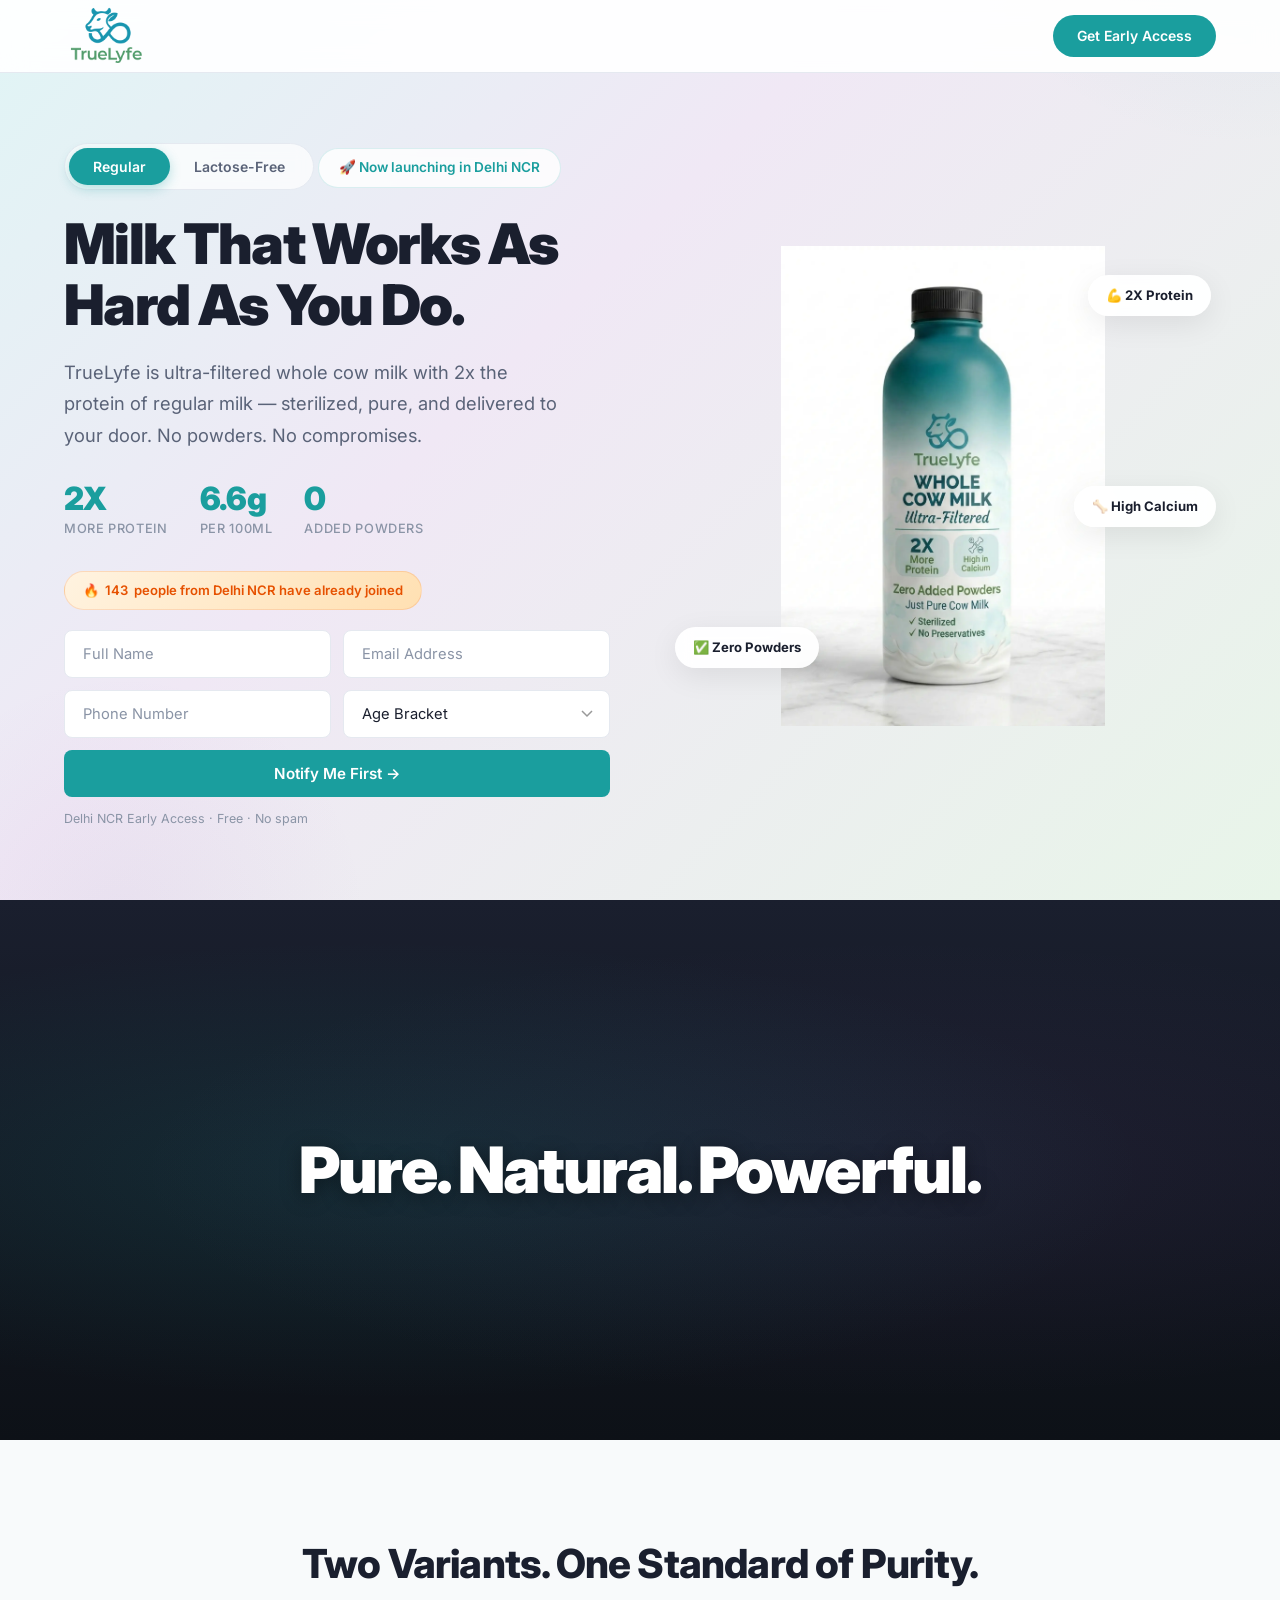
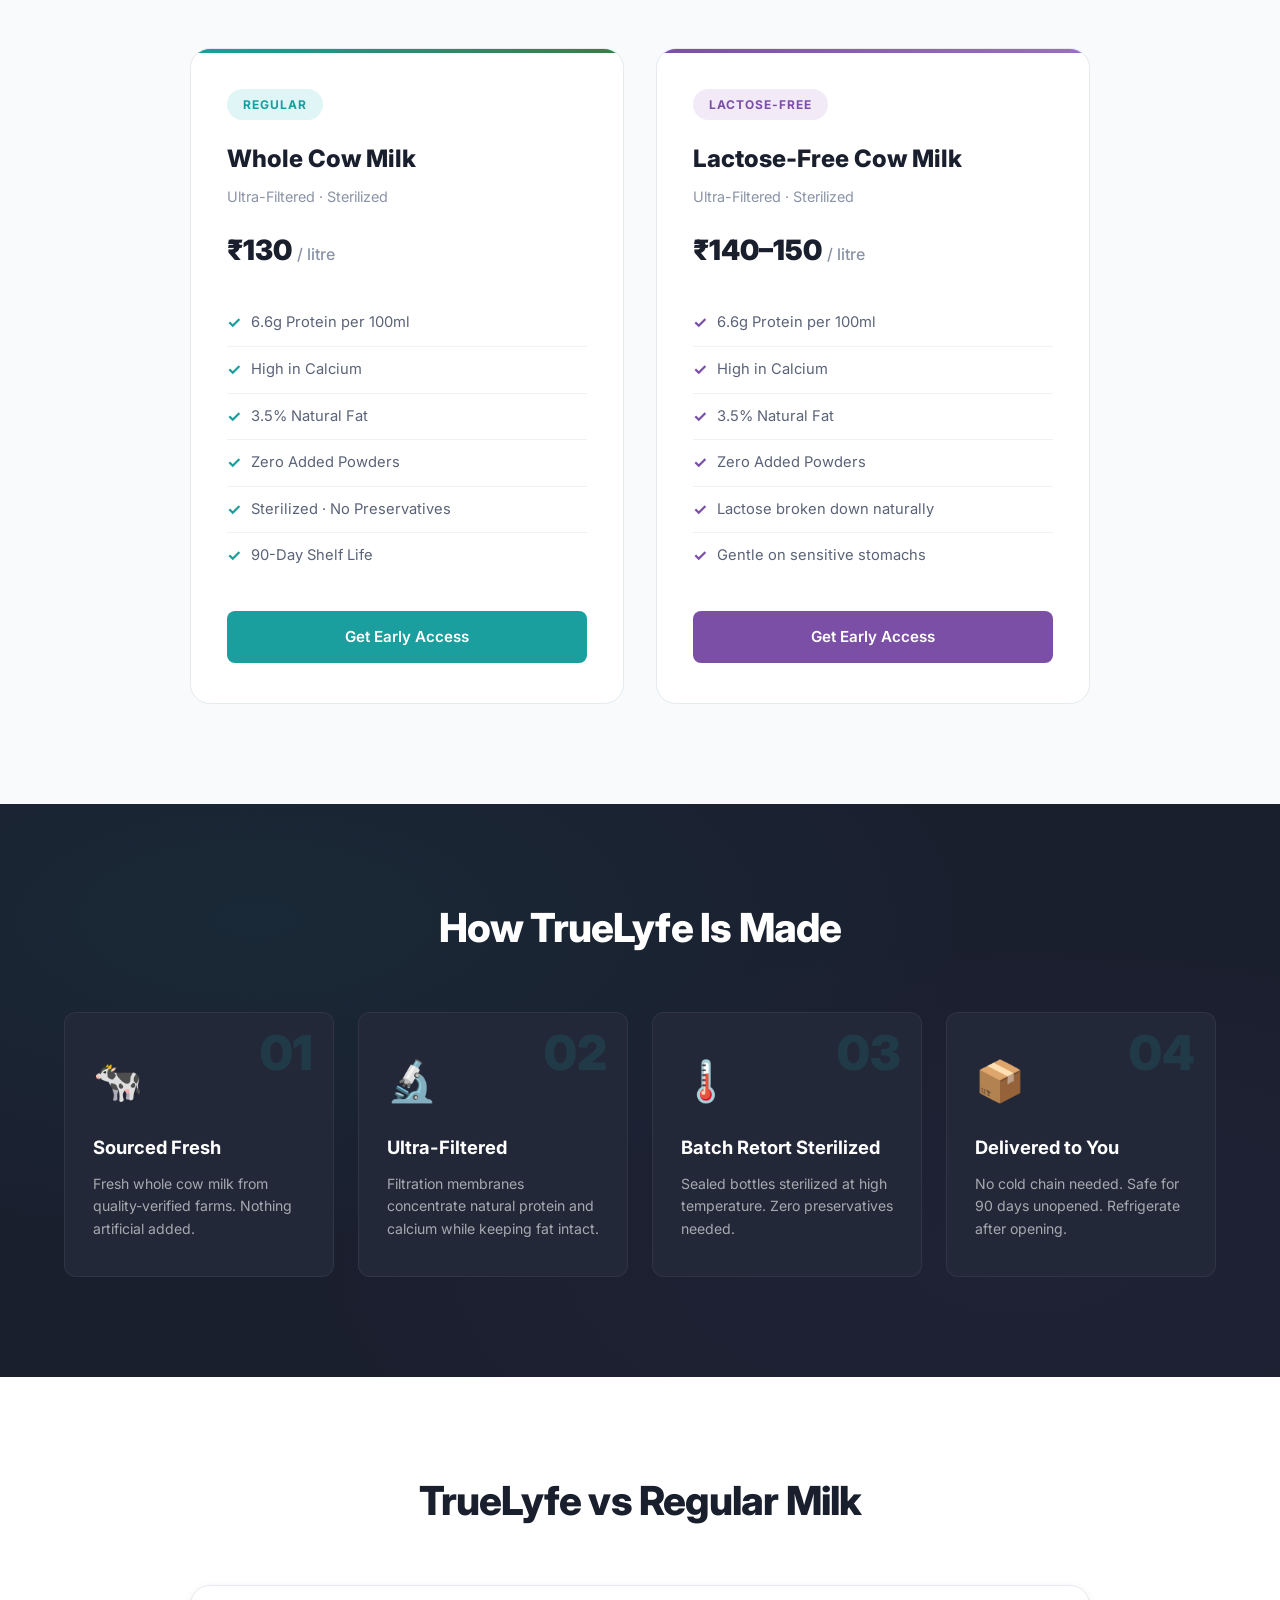
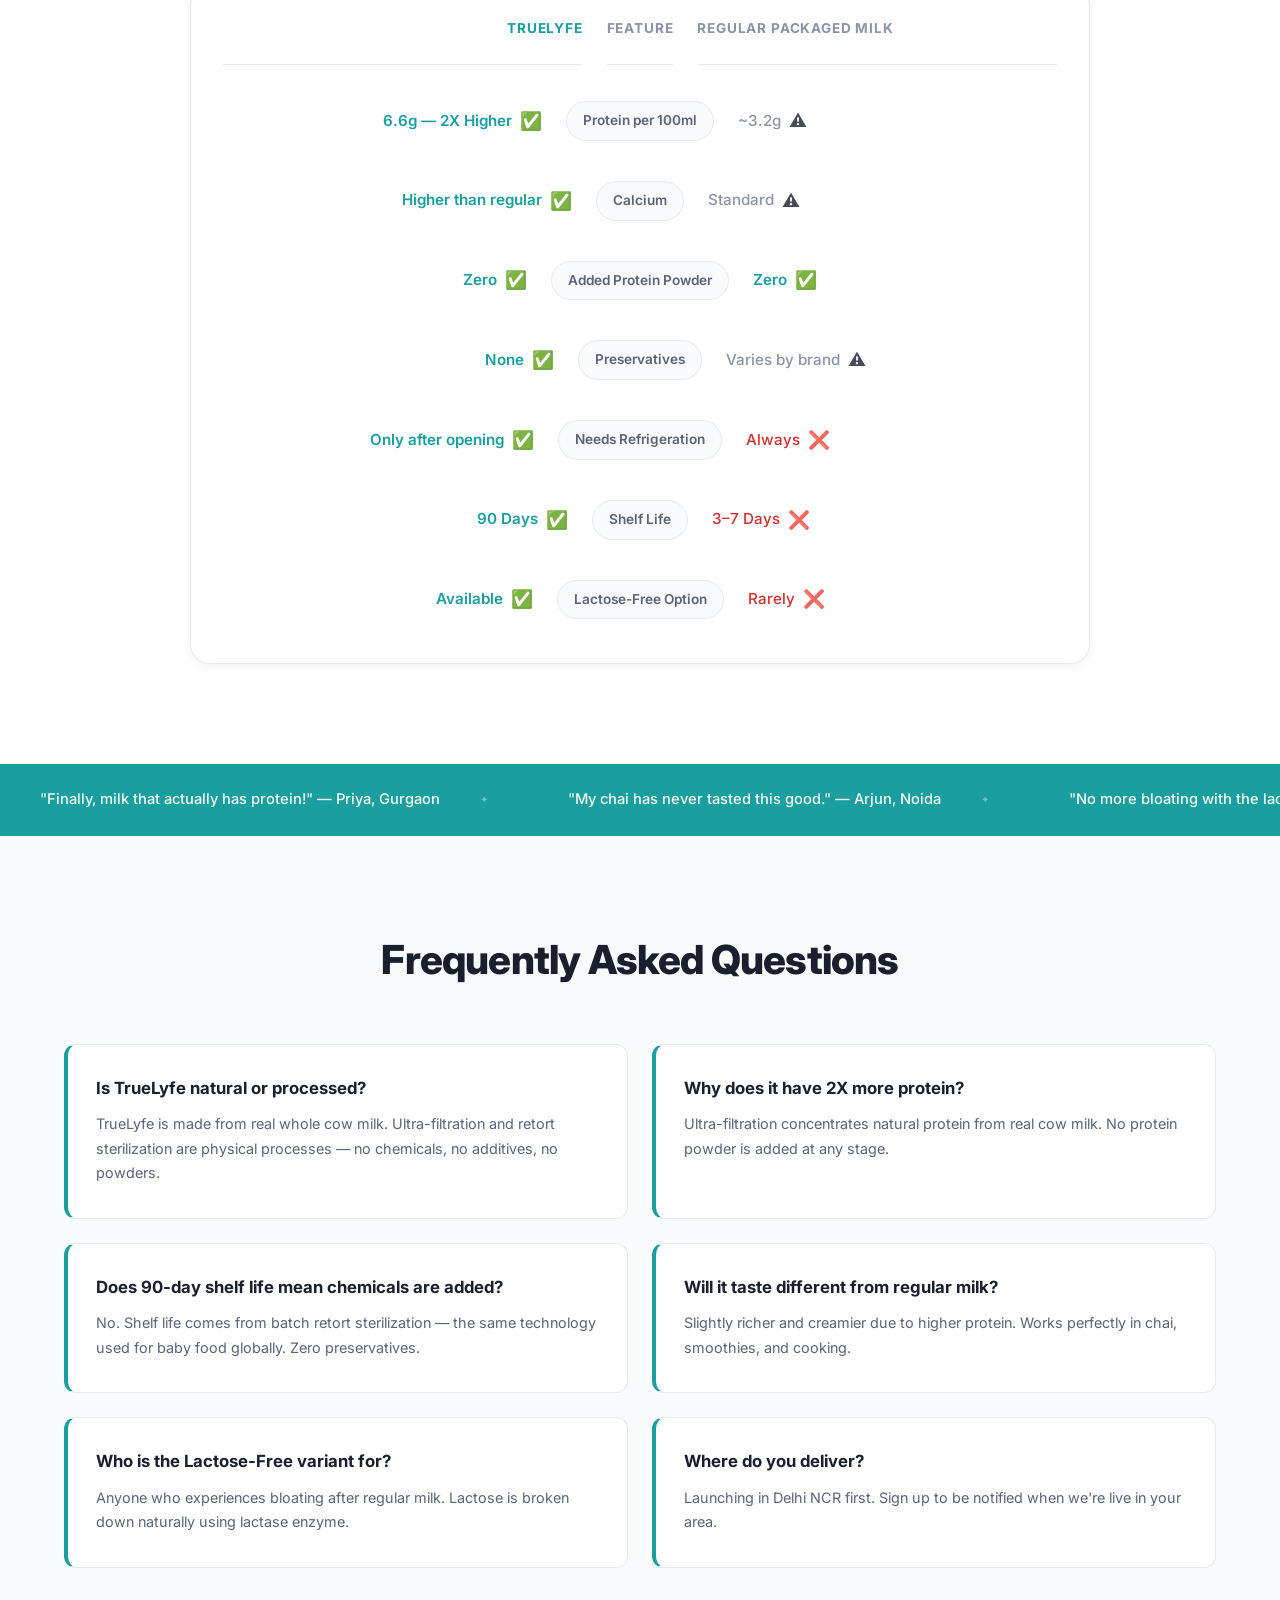
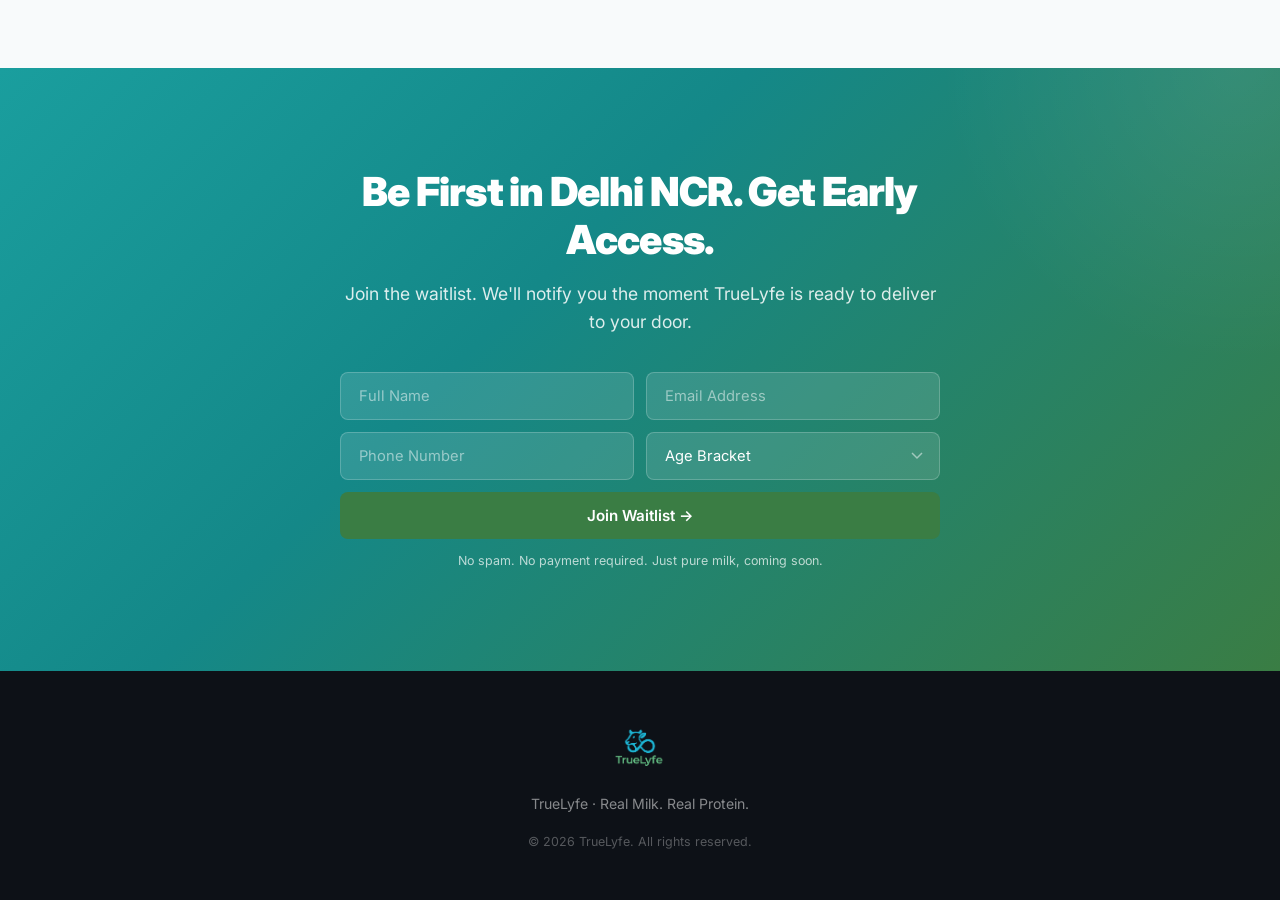
==== index.html @ 40986012 "Optimize comparison section for mobile with stacked feature cards" ====
<!DOCTYPE html>
<html lang="en">

<head>
    <meta charset="UTF-8">
    <meta name="viewport" content="width=device-width, initial-scale=1.0">
    <title>TrueLyfe — Ultra-Filtered Whole Cow Milk | 2X Protein | Delhi NCR</title>
    <meta name="description"
        content="TrueLyfe is ultra-filtered whole cow milk with 2X the protein of regular milk. Sterilized, pure, and delivered to your door in Delhi NCR. No powders. No compromises.">
    <link rel="preconnect" href="https://fonts.googleapis.com">
    <link rel="preconnect" href="https://fonts.gstatic.com" crossorigin>
    <link href="https://fonts.googleapis.com/css2?family=Inter:wght@400;500;600;700;800;900&display=swap"
        rel="stylesheet">
    <link rel="stylesheet" href="index.css?v=7">
    <link rel="icon" href="assets/TrueLyfe Logo without BG.png" type="image/png">
</head>

<body>

    <!-- ═══════════════════════════════════════════ -->
    <!-- 1. FIXED NAVIGATION BAR                     -->
    <!-- ═══════════════════════════════════════════ -->
    <nav class="navbar" id="navbar">
        <div class="nav-container">
            <a href="#" class="nav-logo">
                <img src="assets/TrueLyfe Logo without BG.png" alt="TrueLyfe Logo" class="nav-logo-img">
            </a>
            <a href="#hero" class="nav-cta btn btn-teal btn-pill" id="nav-cta-btn">Get Early Access</a>
        </div>
    </nav>

    <!-- ═══════════════════════════════════════════ -->
    <!-- 2. HERO SECTION                             -->
    <!-- ═══════════════════════════════════════════ -->
    <section class="hero" id="hero">
        <div class="hero-container">
            <div class="hero-content animate-on-scroll">
                <!-- SKU Toggle -->
                <div class="sku-toggle">
                    <button class="sku-btn active" data-variant="regular" id="sku-regular">Regular</button>
                    <button class="sku-btn" data-variant="lactose-free" id="sku-lactose">Lactose-Free</button>
                </div>

                <span class="hero-badge">🚀 Now launching in Delhi NCR</span>
                <h1 class="hero-headline" id="hero-headline">Milk That Works As Hard As You Do.</h1>
                <p class="hero-subheadline" id="hero-subheadline">TrueLyfe is ultra-filtered whole cow milk with 2x the
                    protein of regular milk — sterilized, pure, and delivered to your door. No powders. No compromises.
                </p>

                <div class="hero-stats">
                    <div class="stat-block">
                        <span class="stat-value">2X</span>
                        <span class="stat-label">More Protein</span>
                    </div>
                    <div class="stat-block">
                        <span class="stat-value">6.6g</span>
                        <span class="stat-label">Per 100ml</span>
                    </div>
                    <div class="stat-block">
                        <span class="stat-value">0</span>
                        <span class="stat-label">Added Powders</span>
                    </div>
                </div>

                <!-- Waitlist Counter -->
                <div class="waitlist-counter" id="waitlist-counter">
                    🔥 <span id="counter-number">0</span> people from Delhi NCR have already joined
                </div>

                <form class="waitlist-form hero-form" id="hero-email-form">
                    <div class="form-fields">
                        <div class="form-row">
                            <input type="text" name="name" placeholder="Full Name" required class="form-input"
                                id="hero-name-input">
                            <input type="email" name="email" placeholder="Email Address" required class="form-input"
                                id="hero-email-input">
                        </div>
                        <div class="form-row">
                            <input type="tel" name="phone" placeholder="Phone Number" required class="form-input"
                                id="hero-phone-input">
                            <select name="age" required class="form-input form-select" id="hero-age-input">
                                <option value="" disabled selected>Age Bracket</option>
                                <option value="18-24">18–24</option>
                                <option value="25-34">25–34</option>
                                <option value="35-44">35–44</option>
                                <option value="45-54">45–54</option>
                                <option value="55+">55+</option>
                            </select>
                        </div>
                        <button type="submit" class="btn btn-teal btn-full" id="hero-submit-btn">Notify Me First
                            →</button>
                    </div>
                    <p class="email-note">Delhi NCR Early Access · Free · No spam</p>
                    <div class="form-success" id="hero-success">
                        <span class="success-icon">✅</span> You're on the list! We'll notify you when TrueLyfe launches.
                    </div>
                </form>
            </div>

            <div class="hero-visual animate-on-scroll">
                <div class="bottle-wrapper" id="bottle-wrapper">
                    <img src="assets/Normal Milk Variant 1.webp" alt="TrueLyfe Regular Whole Cow Milk Bottle"
                        class="bottle-img active" id="bottle-teal">
                    <img src="assets/Lactose Free Milk Variant 2.webp" alt="TrueLyfe Lactose-Free Whole Cow Milk Bottle"
                        class="bottle-img" id="bottle-purple">
                </div>
                <div class="floating-badges" id="floating-badges">
                    <span class="floating-badge badge-1" id="float-badge-1">💪 2X Protein</span>
                    <span class="floating-badge badge-2" id="float-badge-2">🦴 High Calcium</span>
                    <span class="floating-badge badge-3" id="float-badge-3">✅ Zero Powders</span>
                </div>
            </div>
        </div>
    </section>

    <!-- ═══════════════════════════════════════════ -->
    <!-- 3. MILK POUR VIDEO SECTION                  -->
    <!-- ═══════════════════════════════════════════ -->
    <section class="milk-pour" id="milk-pour">
        <div class="milk-pour-overlay">
            <video class="milk-pour-video" autoplay muted loop playsinline id="milk-pour-video">
                <source src="assets/milk-pour.mp4" type="video/mp4">
            </video>
            <div class="milk-pour-fallback"></div>
        </div>
        <div class="milk-pour-text animate-on-scroll">
            <h2>Pure. Natural. Powerful.</h2>
        </div>
    </section>

    <!-- ═══════════════════════════════════════════ -->
    <!-- 4. TWO PRODUCT VARIANT CARDS                -->
    <!-- ═══════════════════════════════════════════ -->
    <section class="products" id="products">
        <div class="section-container">
            <h2 class="section-heading animate-on-scroll">Two Variants. One Standard of Purity.</h2>
            <div class="product-cards">
                <!-- Regular Card -->
                <div class="product-card card-teal animate-on-scroll" id="card-regular">
                    <span class="product-badge badge-teal">Regular</span>
                    <h3 class="product-name">Whole Cow Milk</h3>
                    <p class="product-subtitle">Ultra-Filtered · Sterilized</p>
                    <p class="product-price">₹130 <span class="price-unit">/ litre</span></p>
                    <ul class="product-features">
                        <li><span class="check check-teal">✓</span> 6.6g Protein per 100ml</li>
                        <li><span class="check check-teal">✓</span> High in Calcium</li>
                        <li><span class="check check-teal">✓</span> 3.5% Natural Fat</li>
                        <li><span class="check check-teal">✓</span> Zero Added Powders</li>
                        <li><span class="check check-teal">✓</span> Sterilized · No Preservatives</li>
                        <li><span class="check check-teal">✓</span> 90-Day Shelf Life</li>
                    </ul>
                    <a href="#hero" class="btn btn-teal btn-full scroll-to-form">Get Early Access</a>
                </div>

                <!-- Lactose-Free Card -->
                <div class="product-card card-purple animate-on-scroll" id="card-lactose">
                    <span class="product-badge badge-purple">Lactose-Free</span>
                    <h3 class="product-name">Lactose-Free Cow Milk</h3>
                    <p class="product-subtitle">Ultra-Filtered · Sterilized</p>
                    <p class="product-price">₹140–150 <span class="price-unit">/ litre</span></p>
                    <ul class="product-features">
                        <li><span class="check check-purple">✓</span> 6.6g Protein per 100ml</li>
                        <li><span class="check check-purple">✓</span> High in Calcium</li>
                        <li><span class="check check-purple">✓</span> 3.5% Natural Fat</li>
                        <li><span class="check check-purple">✓</span> Zero Added Powders</li>
                        <li><span class="check check-purple">✓</span> Lactose broken down naturally</li>
                        <li><span class="check check-purple">✓</span> Gentle on sensitive stomachs</li>
                    </ul>
                    <a href="#hero" class="btn btn-purple btn-full scroll-to-form">Get Early Access</a>
                </div>
            </div>
        </div>
    </section>

    <!-- ═══════════════════════════════════════════ -->
    <!-- 5. HOW IT'S MADE                            -->
    <!-- ═══════════════════════════════════════════ -->
    <section class="how-made" id="how-made">
        <div class="section-container">
            <h2 class="section-heading light animate-on-scroll">How TrueLyfe Is Made</h2>
            <div class="process-cards">
                <div class="process-card animate-on-scroll" style="--delay: 0">
                    <span class="process-number">01</span>
                    <span class="process-icon">🐄</span>
                    <h3 class="process-title">Sourced Fresh</h3>
                    <p class="process-desc">Fresh whole cow milk from quality-verified farms. Nothing artificial added.
                    </p>
                </div>
                <div class="process-card animate-on-scroll" style="--delay: 1">
                    <span class="process-number">01</span>
                    <span class="process-icon">🔬</span>
                    <h3 class="process-title">Ultra-Filtered</h3>
                    <p class="process-desc">Filtration membranes concentrate natural protein and calcium while keeping
                        fat intact.</p>
                </div>
                <div class="process-card animate-on-scroll" style="--delay: 2">
                    <span class="process-number">03</span>
                    <span class="process-icon">🌡️</span>
                    <h3 class="process-title">Batch Retort Sterilized</h3>
                    <p class="process-desc">Sealed bottles sterilized at high temperature. Zero preservatives needed.
                    </p>
                </div>
                <div class="process-card animate-on-scroll" style="--delay: 3">
                    <span class="process-number">04</span>
                    <span class="process-icon">📦</span>
                    <h3 class="process-title">Delivered to You</h3>
                    <p class="process-desc">No cold chain needed. Safe for 90 days unopened. Refrigerate after opening.
                    </p>
                </div>
            </div>
        </div>
    </section>

    <!-- ═══════════════════════════════════════════ -->
    <!-- 6. COMPARISON TABLE                         -->
    <!-- ═══════════════════════════════════════════ -->
    <section class="comparison" id="comparison">
        <div class="section-container">
            <h2 class="section-heading animate-on-scroll">TrueLyfe vs Regular Milk</h2>
            <div class="visual-comparison-wrapper animate-on-scroll">
                <div class="visual-comparison">
                    <!-- Header -->
                    <div class="vc-row vc-header-row">
                        <div class="vc-header vc-left">TrueLyfe</div>
                        <div class="vc-header vc-center">Feature</div>
                        <div class="vc-header vc-right">Regular Packaged Milk</div>
                    </div>

                    <!-- Row 1 -->
                    <div class="vc-row">
                        <div class="vc-cell vc-left">
                            <span class="vc-value highlight-text">6.6g — 2X Higher</span>
                            <span class="vc-icon success">✅</span>
                        </div>
                        <div class="vc-cell vc-center">
                            <span class="vc-feature-badge">Protein per 100ml</span>
                        </div>
                        <div class="vc-cell vc-right">
                            <span class="vc-value dim-text">~3.2g</span>
                            <span class="vc-icon warn">⚠️</span>
                        </div>
                    </div>

                    <!-- Row 2 -->
                    <div class="vc-row">
                        <div class="vc-cell vc-left">
                            <span class="vc-value highlight-text">Higher than regular</span>
                            <span class="vc-icon success">✅</span>
                        </div>
                        <div class="vc-cell vc-center">
                            <span class="vc-feature-badge">Calcium</span>
                        </div>
                        <div class="vc-cell vc-right">
                            <span class="vc-value dim-text">Standard</span>
                            <span class="vc-icon warn">⚠️</span>
                        </div>
                    </div>

                    <!-- Row 3 -->
                    <div class="vc-row">
                        <div class="vc-cell vc-left">
                            <span class="vc-value highlight-text">Zero</span>
                            <span class="vc-icon success">✅</span>
                        </div>
                        <div class="vc-cell vc-center">
                            <span class="vc-feature-badge">Added Protein Powder</span>
                        </div>
                        <div class="vc-cell vc-right">
                            <span class="vc-value highlight-text">Zero</span>
                            <span class="vc-icon success">✅</span>
                        </div>
                    </div>

                    <!-- Row 4 -->
                    <div class="vc-row">
                        <div class="vc-cell vc-left">
                            <span class="vc-value highlight-text">None</span>
                            <span class="vc-icon success">✅</span>
                        </div>
                        <div class="vc-cell vc-center">
                            <span class="vc-feature-badge">Preservatives</span>
                        </div>
                        <div class="vc-cell vc-right">
                            <span class="vc-value dim-text">Varies by brand</span>
                            <span class="vc-icon warn">⚠️</span>
                        </div>
                    </div>

                    <!-- Row 5 -->
                    <div class="vc-row">
                        <div class="vc-cell vc-left">
                            <span class="vc-value highlight-text">Only after opening</span>
                            <span class="vc-icon success">✅</span>
                        </div>
                        <div class="vc-cell vc-center">
                            <span class="vc-feature-badge">Needs Refrigeration</span>
                        </div>
                        <div class="vc-cell vc-right">
                            <span class="vc-value bad-text">Always</span>
                            <span class="vc-icon fail">❌</span>
                        </div>
                    </div>

                    <!-- Row 6 -->
                    <div class="vc-row">
                        <div class="vc-cell vc-left">
                            <span class="vc-value highlight-text">90 Days</span>
                            <span class="vc-icon success">✅</span>
                        </div>
                        <div class="vc-cell vc-center">
                            <span class="vc-feature-badge">Shelf Life</span>
                        </div>
                        <div class="vc-cell vc-right">
                            <span class="vc-value bad-text">3–7 Days</span>
                            <span class="vc-icon fail">❌</span>
                        </div>
                    </div>

                    <!-- Row 7 -->
                    <div class="vc-row">
                        <div class="vc-cell vc-left">
                            <span class="vc-value highlight-text">Available</span>
                            <span class="vc-icon success">✅</span>
                        </div>
                        <div class="vc-cell vc-center">
                            <span class="vc-feature-badge">Lactose-Free Option</span>
                        </div>
                        <div class="vc-cell vc-right">
                            <span class="vc-value bad-text">Rarely</span>
                            <span class="vc-icon fail">❌</span>
                        </div>
                    </div>
                </div>
            </div>
        </div>
    </section>

    <!-- ═══════════════════════════════════════════ -->
    <!-- 7. SCROLLING TESTIMONIAL TICKER             -->
    <!-- ═══════════════════════════════════════════ -->
    <section class="ticker-section" id="testimonials">
        <div class="ticker-track" id="ticker-track">
            <div class="ticker-content">
                <span class="ticker-item">"Finally, milk that actually has protein!" — Priya, Gurgaon</span>
                <span class="ticker-item">"My chai has never tasted this good." — Arjun, Noida</span>
                <span class="ticker-item">"No more bloating with the lactose-free version!" — Sneha, Delhi</span>
                <span class="ticker-item">"90-day shelf life is a game changer." — Rohan, Faridabad</span>
                <span class="ticker-item">"Clean label, real protein. This is what India needed." — Kavya, Dwarka</span>
                <span class="ticker-item">"Tastes richer and creamier than any packet milk." — Vikram, South
                    Delhi</span>
            </div>
            <div class="ticker-content" aria-hidden="true">
                <span class="ticker-item">"Finally, milk that actually has protein!" — Priya, Gurgaon</span>
                <span class="ticker-item">"My chai has never tasted this good." — Arjun, Noida</span>
                <span class="ticker-item">"No more bloating with the lactose-free version!" — Sneha, Delhi</span>
                <span class="ticker-item">"90-day shelf life is a game changer." — Rohan, Faridabad</span>
                <span class="ticker-item">"Clean label, real protein. This is what India needed." — Kavya, Dwarka</span>
                <span class="ticker-item">"Tastes richer and creamier than any packet milk." — Vikram, South
                    Delhi</span>
            </div>
        </div>
    </section>

    <!-- ═══════════════════════════════════════════ -->
    <!-- 8. FAQ SECTION                              -->
    <!-- ═══════════════════════════════════════════ -->
    <section class="faq" id="faq">
        <div class="section-container">
            <h2 class="section-heading animate-on-scroll">Frequently Asked Questions</h2>
            <div class="faq-grid">
                <div class="faq-card animate-on-scroll">
                    <h3 class="faq-question">Is TrueLyfe natural or processed?</h3>
                    <p class="faq-answer">TrueLyfe is made from real whole cow milk. Ultra-filtration and retort
                        sterilization are physical processes — no chemicals, no additives, no powders.</p>
                </div>
                <div class="faq-card animate-on-scroll">
                    <h3 class="faq-question">Why does it have 2X more protein?</h3>
                    <p class="faq-answer">Ultra-filtration concentrates natural protein from real cow milk. No protein
                        powder is added at any stage.</p>
                </div>
                <div class="faq-card animate-on-scroll">
                    <h3 class="faq-question">Does 90-day shelf life mean chemicals are added?</h3>
                    <p class="faq-answer">No. Shelf life comes from batch retort sterilization — the same technology
                        used for baby food globally. Zero preservatives.</p>
                </div>
                <div class="faq-card animate-on-scroll">
                    <h3 class="faq-question">Will it taste different from regular milk?</h3>
                    <p class="faq-answer">Slightly richer and creamier due to higher protein. Works perfectly in chai,
                        smoothies, and cooking.</p>
                </div>
                <div class="faq-card animate-on-scroll">
                    <h3 class="faq-question">Who is the Lactose-Free variant for?</h3>
                    <p class="faq-answer">Anyone who experiences bloating after regular milk. Lactose is broken down
                        naturally using lactase enzyme.</p>
                </div>
                <div class="faq-card animate-on-scroll">
                    <h3 class="faq-question">Where do you deliver?</h3>
                    <p class="faq-answer">Launching in Delhi NCR first. Sign up to be notified when we're live in your
                        area.</p>
                </div>
            </div>
        </div>
    </section>

    <!-- ═══════════════════════════════════════════ -->
    <!-- 9. FINAL EMAIL CAPTURE                      -->
    <!-- ═══════════════════════════════════════════ -->
    <section class="final-cta" id="final-cta">
        <div class="section-container">
            <div class="final-cta-content animate-on-scroll">
                <h2 class="final-heading">Be First in Delhi NCR. Get Early Access.</h2>
                <p class="final-subtext">Join the waitlist. We'll notify you the moment TrueLyfe is ready to deliver to
                    your door.</p>
                <form class="waitlist-form final-form" id="final-email-form">
                    <div class="form-fields">
                        <div class="form-row">
                            <input type="text" name="name" placeholder="Full Name" required class="form-input"
                                id="final-name-input">
                            <input type="email" name="email" placeholder="Email Address" required class="form-input"
                                id="final-email-input">
                        </div>
                        <div class="form-row">
                            <input type="tel" name="phone" placeholder="Phone Number" required class="form-input"
                                id="final-phone-input">
                            <select name="age" required class="form-input form-select" id="final-age-input">
                                <option value="" disabled selected>Age Bracket</option>
                                <option value="18-24">18–24</option>
                                <option value="25-34">25–34</option>
                                <option value="35-44">35–44</option>
                                <option value="45-54">45–54</option>
                                <option value="55+">55+</option>
                            </select>
                        </div>
                        <button type="submit" class="btn btn-green btn-full" id="final-submit-btn">Join Waitlist
                            →</button>
                    </div>
                    <p class="email-note light">No spam. No payment required. Just pure milk, coming soon.</p>
                    <div class="form-success" id="final-success">
                        <span class="success-icon">✅</span> You're on the list! We'll notify you when TrueLyfe launches.
                    </div>
                </form>
            </div>
        </div>
    </section>

    <!-- ═══════════════════════════════════════════ -->
    <!-- 10. FOOTER                                  -->
    <!-- ═══════════════════════════════════════════ -->
    <footer class="footer" id="footer">
        <div class="footer-container">
            <div class="footer-brand">
                <img src="assets/TrueLyfe Logo without BG.png" alt="TrueLyfe" class="footer-logo">
                <p class="footer-tagline">TrueLyfe · Real Milk. Real Protein.</p>
            </div>
            <p class="footer-copy">© 2026 TrueLyfe. All rights reserved.</p>
        </div>
    </footer>

    <!-- MOBILE STICKY CTA -->
    <div class="mobile-sticky-cta" id="mobile-sticky-cta">
        <a href="#hero" class="btn btn-teal btn-full scroll-to-form">Join Waitlist →</a>
    </div>

    <script src="index.js?v=4"></script>
</body>

</html>
---- index.css ----
/* =============================================
   TrueLyfe Landing Page — Design System & Styles
   ============================================= */

/* ─── CSS Custom Properties ─── */
:root {
  --teal: #1A9E9E;
  --teal-light: #E0F5F5;
  --teal-dark: #148888;
  --green: #3A7D44;
  --green-light: #E8F5E9;
  --purple: #7B4FA6;
  --purple-light: #F3EAF8;
  --purple-dark: #6A3F91;
  --bg-white: #FFFFFF;
  --bg-light: #F8FAFB;
  --bg-dark: #1A1F2E;
  --bg-dark-card: #232839;
  --text-primary: #1A1F2E;
  --text-secondary: #5A6378;
  --text-muted: #8A94A6;
  --text-white: #FFFFFF;
  --border: #E5E9F0;
  --shadow-sm: 0 2px 8px rgba(0, 0, 0, 0.06);
  --shadow-md: 0 8px 30px rgba(0, 0, 0, 0.08);
  --shadow-lg: 0 20px 60px rgba(0, 0, 0, 0.12);
  --shadow-hover: 0 12px 40px rgba(0, 0, 0, 0.15);
  --radius-sm: 8px;
  --radius-md: 12px;
  --radius-lg: 20px;
  --radius-pill: 50px;
  --font: 'Inter', -apple-system, BlinkMacSystemFont, 'Segoe UI', Roboto, sans-serif;
  --transition: 200ms ease;
  --transition-slow: 400ms ease;
}

/* ─── Reset & Base ─── */
*,
*::before,
*::after {
  margin: 0;
  padding: 0;
  box-sizing: border-box;
}

html {
  scroll-behavior: smooth;
  font-size: 16px;
  -webkit-font-smoothing: antialiased;
  -moz-osx-font-smoothing: grayscale;
}

body {
  font-family: var(--font);
  color: var(--text-primary);
  background: var(--bg-white);
  line-height: 1.6;
  overflow-x: hidden;
}

img {
  max-width: 100%;
  height: auto;
  display: block;
}

a {
  text-decoration: none;
  color: inherit;
}

ul {
  list-style: none;
}

/* ─── Scroll Animation Base ─── */
.animate-on-scroll {
  opacity: 0;
  transform: translateY(30px);
  transition: opacity 0.5s ease, transform 0.5s ease;
}

.animate-on-scroll.visible {
  opacity: 1;
  transform: translateY(0);
}

/* Staggered delays for children */
.animate-on-scroll:nth-child(2) {
  transition-delay: 0.1s;
}

.animate-on-scroll:nth-child(3) {
  transition-delay: 0.2s;
}

.animate-on-scroll:nth-child(4) {
  transition-delay: 0.3s;
}

.animate-on-scroll:nth-child(5) {
  transition-delay: 0.4s;
}

.animate-on-scroll:nth-child(6) {
  transition-delay: 0.5s;
}

/* ─── Button System ─── */
.btn {
  display: inline-flex;
  align-items: center;
  justify-content: center;
  padding: 14px 32px;
  font-family: var(--font);
  font-size: 0.95rem;
  font-weight: 600;
  border: none;
  cursor: pointer;
  border-radius: var(--radius-sm);
  transition: all var(--transition);
  white-space: nowrap;
}

.btn:hover {
  transform: scale(1.03);
}

.btn:active {
  transform: scale(0.98);
}

.btn-pill {
  border-radius: var(--radius-pill);
}

.btn-teal {
  background: var(--teal);
  color: var(--text-white);
}

.btn-teal:hover {
  background: var(--teal-dark);
  box-shadow: 0 8px 25px rgba(26, 158, 158, 0.35);
}

.btn-purple {
  background: var(--purple);
  color: var(--text-white);
}

.btn-purple:hover {
  background: var(--purple-dark);
  box-shadow: 0 8px 25px rgba(123, 79, 166, 0.35);
}

.btn-green {
  background: var(--green);
  color: var(--text-white);
}

.btn-green:hover {
  background: #2E6B38;
  box-shadow: 0 8px 25px rgba(58, 125, 68, 0.35);
}

.btn-full {
  width: 100%;
  border-radius: var(--radius-sm);
}

/* ─── Section Containers ─── */
.section-container {
  max-width: 1200px;
  margin: 0 auto;
  padding: 100px 24px;
}

.section-heading {
  font-size: 2.5rem;
  font-weight: 800;
  text-align: center;
  margin-bottom: 60px;
  letter-spacing: -0.02em;
  line-height: 1.2;
}

.section-heading.light {
  color: var(--text-white);
}

/* ═══════════════════════════════════════════
   1. NAVIGATION BAR
   ═══════════════════════════════════════════ */
.navbar {
  position: fixed;
  top: 0;
  left: 0;
  right: 0;
  z-index: 1000;
  background: rgba(255, 255, 255, 0.92);
  backdrop-filter: blur(12px);
  -webkit-backdrop-filter: blur(12px);
  border-bottom: 1px solid var(--border);
  transition: all var(--transition);
}

.navbar.scrolled {
  box-shadow: var(--shadow-sm);
}

.nav-container {
  max-width: 1200px;
  margin: 0 auto;
  padding: 0 24px;
  height: 72px;
  display: flex;
  align-items: center;
  justify-content: space-between;
}

.nav-logo {
  display: flex;
  align-items: center;
  gap: 10px;
}

.nav-logo-img {
  height: 88px;
  width: auto;
}

.logo-text {
  font-size: 1.5rem;
  font-weight: 800;
  letter-spacing: -0.02em;
}

.logo-true {
  color: var(--teal);
}

.logo-lyfe {
  color: var(--green);
}

.nav-cta {
  padding: 10px 24px;
  font-size: 0.875rem;
}

/* ═══════════════════════════════════════════
   2. HERO SECTION
   ═══════════════════════════════════════════ */
.hero {
  min-height: 100vh;
  padding-top: 72px;
  background: linear-gradient(135deg, #E0F5F5 0%, #F0E8F5 40%, #E8F5E9 100%);
  display: flex;
  align-items: center;
  position: relative;
  overflow: hidden;
}

.hero::before {
  content: '';
  position: absolute;
  top: -50%;
  right: -20%;
  width: 600px;
  height: 600px;
  background: radial-gradient(circle, rgba(26, 158, 158, 0.08) 0%, transparent 70%);
  border-radius: 50%;
  pointer-events: none;
}

.hero::after {
  content: '';
  position: absolute;
  bottom: -30%;
  left: -10%;
  width: 500px;
  height: 500px;
  background: radial-gradient(circle, rgba(123, 79, 166, 0.06) 0%, transparent 70%);
  border-radius: 50%;
  pointer-events: none;
}

.hero-container {
  max-width: 1200px;
  margin: 0 auto;
  padding: 60px 24px;
  display: grid;
  grid-template-columns: 1fr 1fr;
  gap: 60px;
  align-items: center;
  position: relative;
  z-index: 1;
}

/* SKU Toggle */
.sku-toggle {
  display: inline-flex;
  background: rgba(255, 255, 255, 0.7);
  border-radius: var(--radius-pill);
  padding: 4px;
  margin-bottom: 24px;
  border: 1px solid var(--border);
  backdrop-filter: blur(8px);
}

.sku-btn {
  padding: 10px 24px;
  border: none;
  background: transparent;
  font-family: var(--font);
  font-size: 0.875rem;
  font-weight: 600;
  cursor: pointer;
  border-radius: var(--radius-pill);
  transition: all var(--transition);
  color: var(--text-secondary);
}

.sku-btn.active {
  background: var(--teal);
  color: var(--text-white);
  box-shadow: 0 4px 12px rgba(26, 158, 158, 0.3);
}

.sku-btn[data-variant="lactose-free"].active {
  background: var(--purple);
  box-shadow: 0 4px 12px rgba(123, 79, 166, 0.3);
}

.hero-badge {
  display: inline-block;
  background: rgba(255, 255, 255, 0.8);
  backdrop-filter: blur(8px);
  padding: 8px 20px;
  border-radius: var(--radius-pill);
  font-size: 0.85rem;
  font-weight: 600;
  color: var(--teal);
  margin-bottom: 20px;
  border: 1px solid rgba(26, 158, 158, 0.15);
}

.hero-headline {
  font-size: 3.5rem;
  font-weight: 900;
  line-height: 1.1;
  letter-spacing: -0.03em;
  margin-bottom: 20px;
  color: var(--text-primary);
  transition: opacity 0.3s ease;
}

.hero-subheadline {
  font-size: 1.15rem;
  line-height: 1.7;
  color: var(--text-secondary);
  margin-bottom: 32px;
  max-width: 500px;
  transition: opacity 0.3s ease;
}

/* Hero Stats */
.hero-stats {
  display: flex;
  gap: 32px;
  margin-bottom: 32px;
}

.stat-block {
  display: flex;
  flex-direction: column;
  align-items: flex-start;
}

.stat-value {
  font-size: 2rem;
  font-weight: 900;
  color: var(--teal);
  letter-spacing: -0.02em;
  line-height: 1;
}

.stat-label {
  font-size: 0.8rem;
  font-weight: 500;
  color: var(--text-muted);
  margin-top: 4px;
  text-transform: uppercase;
  letter-spacing: 0.05em;
}

/* Waitlist Counter */
.waitlist-counter {
  display: inline-flex;
  align-items: center;
  gap: 6px;
  background: linear-gradient(135deg, #FFF3E0, #FFE0B2);
  padding: 8px 18px;
  border-radius: var(--radius-pill);
  font-size: 0.82rem;
  font-weight: 600;
  color: #E65100;
  margin-bottom: 20px;
  border: 1px solid rgba(230, 81, 0, 0.15);
}

/* Waitlist Form */
.waitlist-form {
  position: relative;
}

.form-fields {
  display: flex;
  flex-direction: column;
  gap: 12px;
}

.form-row {
  display: grid;
  grid-template-columns: 1fr 1fr;
  gap: 12px;
}

.form-input {
  padding: 14px 18px;
  border: 1px solid var(--border);
  border-radius: var(--radius-sm);
  font-family: var(--font);
  font-size: 0.92rem;
  color: var(--text-primary);
  background: var(--bg-white);
  outline: none;
  transition: border-color var(--transition), box-shadow var(--transition);
  width: 100%;
}

.form-input:focus {
  border-color: var(--teal);
  box-shadow: 0 0 0 3px rgba(26, 158, 158, 0.12);
}

.form-input::placeholder {
  color: var(--text-muted);
}

.form-select {
  appearance: none;
  -webkit-appearance: none;
  background-image: url("data:image/svg+xml,%3Csvg xmlns='http://www.w3.org/2000/svg' width='12' height='8'%3E%3Cpath d='M1 1l5 5 5-5' stroke='%23999' stroke-width='1.5' fill='none'/%3E%3C/svg%3E");
  background-repeat: no-repeat;
  background-position: right 16px center;
  background-size: 12px 8px;
  padding-right: 40px;
  cursor: pointer;
}

.form-select option[value=""] {
  color: var(--text-muted);
}

/* Final CTA form light styles */
.final-form .form-input {
  background: rgba(255, 255, 255, 0.12);
  border-color: rgba(255, 255, 255, 0.2);
  color: var(--text-white);
}

.final-form .form-input::placeholder {
  color: rgba(255, 255, 255, 0.5);
}

.final-form .form-input:focus {
  border-color: rgba(255, 255, 255, 0.5);
  box-shadow: 0 0 0 3px rgba(255, 255, 255, 0.1);
}

.final-form .form-select {
  background-color: rgba(255, 255, 255, 0.12);
  background-image: url("data:image/svg+xml,%3Csvg xmlns='http://www.w3.org/2000/svg' width='12' height='8'%3E%3Cpath d='M1 1l5 5 5-5' stroke='%23fff' stroke-width='1.5' fill='none' opacity='0.5'/%3E%3C/svg%3E");
  background-repeat: no-repeat;
  background-position: right 16px center;
  background-size: 12px 8px;
}

.final-form .form-select option {
  background: #1A1F2E;
  color: white;
}

.email-note {
  font-size: 0.78rem;
  color: var(--text-muted);
  margin-top: 12px;
}

.email-note.light {
  color: rgba(255, 255, 255, 0.7);
}

/* Form Success */
.form-success {
  display: none;
  align-items: center;
  gap: 8px;
  padding: 16px 24px;
  background: var(--green-light);
  border-radius: var(--radius-sm);
  font-size: 0.9rem;
  font-weight: 600;
  color: var(--green);
  margin-top: 16px;
  animation: fadeIn 0.4s ease;
}

.form-success.show {
  display: flex;
}

@keyframes fadeIn {
  from {
    opacity: 0;
    transform: translateY(8px);
  }

  to {
    opacity: 1;
    transform: translateY(0);
  }
}

/* Hero Visual / Bottle */
.hero-visual {
  position: relative;
  display: flex;
  align-items: center;
  justify-content: center;
  overflow: visible;
}

.bottle-wrapper {
  position: relative;
  width: 380px;
  height: 480px;
  border-radius: var(--radius-lg);
}

.bottle-img {
  position: absolute;
  top: 0;
  left: 0;
  width: 100%;
  height: 100%;
  object-fit: contain;
  transition: opacity 0.5s ease;
}

.bottle-img:not(.active) {
  opacity: 0;
}

.bottle-img.active {
  opacity: 1;
}

/* Floating Badges */
.floating-badges {
  position: absolute;
  top: 0;
  left: 0;
  right: 0;
  bottom: 0;
  pointer-events: none;
  z-index: 2;
}

.floating-badge {
  position: absolute;
  background: rgba(255, 255, 255, 0.95);
  backdrop-filter: blur(8px);
  padding: 10px 18px;
  border-radius: var(--radius-pill);
  font-size: 0.82rem;
  font-weight: 700;
  color: var(--text-primary);
  box-shadow: var(--shadow-md);
  opacity: 0;
  animation: badgeBounce 0.6s ease forwards;
  white-space: nowrap;
}

.badge-1 {
  top: 6%;
  right: 5px;
  animation-delay: 1.5s;
}

.badge-2 {
  top: 50%;
  right: 0px;
  animation-delay: 1.8s;
}

.badge-3 {
  bottom: 12%;
  left: 5px;
  animation-delay: 2.1s;
}

@keyframes badgeBounce {
  0% {
    opacity: 0;
    transform: scale(0.5) translateY(20px);
  }

  60% {
    opacity: 1;
    transform: scale(1.08) translateY(-4px);
  }

  100% {
    opacity: 1;
    transform: scale(1) translateY(0);
  }
}

/* ═══════════════════════════════════════════
   3. MILK POUR VIDEO SECTION
   ═══════════════════════════════════════════ */
.milk-pour {
  position: relative;
  height: 60vh;
  min-height: 400px;
  display: flex;
  align-items: center;
  justify-content: center;
  overflow: hidden;
  background: var(--bg-dark);
}

.milk-pour-overlay {
  position: absolute;
  top: 0;
  left: 0;
  right: 0;
  bottom: 0;
}

.milk-pour-video {
  width: 100%;
  height: 100%;
  object-fit: cover;
  opacity: 0.7;
}

/* Fallback if no video */
.milk-pour-fallback {
  position: absolute;
  top: 0;
  left: 0;
  right: 0;
  bottom: 0;
  background:
    radial-gradient(ellipse at 30% 50%, rgba(26, 158, 158, 0.15) 0%, transparent 60%),
    radial-gradient(ellipse at 70% 50%, rgba(123, 79, 166, 0.1) 0%, transparent 60%),
    linear-gradient(180deg, #1A1F2E 0%, #0D1117 100%);
  animation: pourShimmer 4s ease-in-out infinite;
}

@keyframes pourShimmer {

  0%,
  100% {
    opacity: 1;
  }

  50% {
    opacity: 0.8;
  }
}

.milk-pour-text {
  position: relative;
  z-index: 2;
  text-align: center;
}

.milk-pour-text h2 {
  font-size: 4rem;
  font-weight: 900;
  color: var(--text-white);
  letter-spacing: -0.03em;
  text-shadow: 0 4px 20px rgba(0, 0, 0, 0.4);
}

/* ═══════════════════════════════════════════
   4. PRODUCT VARIANT CARDS
   ═══════════════════════════════════════════ */
.products {
  background: var(--bg-light);
}

.product-cards {
  display: grid;
  grid-template-columns: 1fr 1fr;
  gap: 32px;
  max-width: 900px;
  margin: 0 auto;
}

.product-card {
  background: var(--bg-white);
  border-radius: var(--radius-lg);
  padding: 40px 36px;
  border: 1px solid var(--border);
  transition: all var(--transition);
  position: relative;
  overflow: hidden;
}

.product-card::before {
  content: '';
  position: absolute;
  top: 0;
  left: 0;
  right: 0;
  height: 4px;
}

.card-teal::before {
  background: linear-gradient(90deg, var(--teal), var(--green));
}

.card-purple::before {
  background: linear-gradient(90deg, var(--purple), #9B6FBF);
}

.product-card:hover {
  transform: translateY(-6px);
  box-shadow: var(--shadow-hover);
}

.product-badge {
  display: inline-block;
  padding: 6px 16px;
  border-radius: var(--radius-pill);
  font-size: 0.75rem;
  font-weight: 700;
  text-transform: uppercase;
  letter-spacing: 0.08em;
  margin-bottom: 20px;
}

.badge-teal {
  background: var(--teal-light);
  color: var(--teal);
}

.badge-purple {
  background: var(--purple-light);
  color: var(--purple);
}

.product-name {
  font-size: 1.5rem;
  font-weight: 800;
  margin-bottom: 6px;
}

.product-subtitle {
  font-size: 0.9rem;
  color: var(--text-muted);
  margin-bottom: 20px;
}

.product-price {
  font-size: 1.75rem;
  font-weight: 900;
  color: var(--text-primary);
  margin-bottom: 28px;
}

.price-unit {
  font-size: 1rem;
  font-weight: 500;
  color: var(--text-muted);
}

.product-features {
  margin-bottom: 32px;
}

.product-features li {
  padding: 10px 0;
  font-size: 0.92rem;
  color: var(--text-secondary);
  border-bottom: 1px solid #F0F2F5;
  display: flex;
  align-items: center;
  gap: 10px;
}

.product-features li:last-child {
  border-bottom: none;
}

.check {
  font-weight: 700;
  font-size: 1rem;
  flex-shrink: 0;
}

.check-teal {
  color: var(--teal);
}

.check-purple {
  color: var(--purple);
}

/* ═══════════════════════════════════════════
   5. HOW IT'S MADE
   ═══════════════════════════════════════════ */
.how-made {
  background: var(--bg-dark);
  position: relative;
  overflow: hidden;
}

.how-made::before {
  content: '';
  position: absolute;
  top: 0;
  left: 0;
  right: 0;
  bottom: 0;
  background:
    radial-gradient(ellipse at 20% 20%, rgba(26, 158, 158, 0.08) 0%, transparent 50%),
    radial-gradient(ellipse at 80% 80%, rgba(123, 79, 166, 0.06) 0%, transparent 50%);
  pointer-events: none;
}

.process-cards {
  display: grid;
  grid-template-columns: repeat(4, 1fr);
  gap: 24px;
  position: relative;
  z-index: 1;
}

.process-card {
  background: var(--bg-dark-card);
  border-radius: var(--radius-md);
  padding: 36px 28px;
  border: 1px solid rgba(255, 255, 255, 0.06);
  transition: all var(--transition);
  position: relative;
}

.process-card:hover {
  transform: translateY(-4px);
  box-shadow: 0 12px 40px rgba(0, 0, 0, 0.3);
  border-color: rgba(26, 158, 158, 0.2);
}

.process-number {
  font-size: 3rem;
  font-weight: 900;
  color: rgba(26, 158, 158, 0.15);
  position: absolute;
  top: 16px;
  right: 20px;
  line-height: 1;
}

.process-icon {
  font-size: 2.5rem;
  margin-bottom: 20px;
  display: block;
}

.process-title {
  font-size: 1.15rem;
  font-weight: 700;
  color: var(--text-white);
  margin-bottom: 10px;
}

.process-desc {
  font-size: 0.88rem;
  line-height: 1.6;
  color: rgba(255, 255, 255, 0.6);
}

/* ═══════════════════════════════════════════
   6. COMPARISON TABLE
   ═══════════════════════════════════════════ */
.comparison {
  background: var(--bg-white);
}

.visual-comparison-wrapper {
  background: var(--bg-white);
  border-radius: var(--radius-lg);
  border: 1px solid var(--border);
  box-shadow: var(--shadow-sm);
  padding: 32px;
  max-width: 900px;
  margin: 0 auto;
}

.visual-comparison {
  display: flex;
  flex-direction: column;
  gap: 16px;
}

.vc-row {
  display: grid;
  grid-template-columns: 1fr auto 1fr;
  gap: 16px 24px;
  align-items: center;
}

.vc-header {
  font-size: 0.85rem;
  font-weight: 700;
  text-transform: uppercase;
  letter-spacing: 0.06em;
  padding-bottom: 24px;
  border-bottom: 1px solid var(--border);
  margin-bottom: 8px;
}

.vc-left {
  text-align: right;
  display: flex;
  justify-content: flex-end;
  align-items: center;
  gap: 8px;
}

.vc-header.vc-left {
  color: var(--teal);
}

.vc-center {
  text-align: center;
  display: flex;
  justify-content: center;
}

.vc-header.vc-center {
  color: var(--text-muted);
}

.vc-right {
  text-align: left;
  display: flex;
  justify-content: flex-start;
  align-items: center;
  gap: 8px;
}

.vc-header.vc-right {
  color: var(--text-muted);
}

.vc-cell {
  padding: 12px 0;
  font-size: 0.95rem;
  font-weight: 600;
}

.vc-feature-badge {
  background: var(--bg-light);
  color: var(--text-secondary);
  font-size: 0.85rem;
  font-weight: 600;
  padding: 8px 16px;
  border-radius: var(--radius-pill);
  border: 1px solid var(--border);
  white-space: nowrap;
}

.vc-value {
  display: inline-block;
}

.highlight-text {
  color: var(--teal);
}

.dim-text {
  color: var(--text-muted);
  font-weight: 500;
}

.bad-text {
  color: #D32F2F;
  font-weight: 500;
}

.vc-icon {
  font-size: 1.1rem;
}

.vc-icon.success {
  color: var(--teal);
}

.vc-icon.warn,
.vc-icon.fail {
  opacity: 0.8;
}

/* ═══════════════════════════════════════════
   7. TESTIMONIAL TICKER
   ═══════════════════════════════════════════ */
.ticker-section {
  background: var(--teal);
  padding: 24px 0;
  overflow: hidden;
  position: relative;
}

.ticker-track {
  display: flex;
  width: max-content;
  animation: tickerScroll 40s linear infinite;
}

.ticker-track:hover {
  animation-play-state: paused;
}

.ticker-content {
  display: flex;
  gap: 0;
  flex-shrink: 0;
}

.ticker-item {
  display: inline-flex;
  align-items: center;
  padding: 0 40px;
  font-size: 0.92rem;
  font-weight: 500;
  color: rgba(255, 255, 255, 0.95);
  white-space: nowrap;
  position: relative;
}

.ticker-item::after {
  content: '✦';
  margin-left: 40px;
  opacity: 0.4;
  font-size: 0.6rem;
}

@keyframes tickerScroll {
  0% {
    transform: translateX(0);
  }

  100% {
    transform: translateX(-50%);
  }
}

/* ═══════════════════════════════════════════
   8. FAQ SECTION
   ═══════════════════════════════════════════ */
.faq {
  background: var(--bg-light);
}

.faq-grid {
  display: grid;
  grid-template-columns: 1fr 1fr;
  gap: 24px;
}

.faq-card {
  background: var(--bg-white);
  border-radius: var(--radius-md);
  padding: 32px 28px;
  border: 1px solid var(--border);
  border-left: 4px solid var(--teal);
  transition: all var(--transition);
}

.faq-card:hover {
  transform: translateY(-3px);
  box-shadow: var(--shadow-md);
}

.faq-question {
  font-size: 1.05rem;
  font-weight: 700;
  color: var(--text-primary);
  margin-bottom: 12px;
  line-height: 1.4;
}

.faq-answer {
  font-size: 0.9rem;
  line-height: 1.7;
  color: var(--text-secondary);
}

/* ═══════════════════════════════════════════
   9. FINAL CTA SECTION
   ═══════════════════════════════════════════ */
.final-cta {
  background: linear-gradient(135deg, var(--teal) 0%, #148888 40%, var(--green) 100%);
  position: relative;
  overflow: hidden;
}

.final-cta::before {
  content: '';
  position: absolute;
  top: -50%;
  right: -20%;
  width: 600px;
  height: 600px;
  background: radial-gradient(circle, rgba(255, 255, 255, 0.08) 0%, transparent 70%);
  border-radius: 50%;
  pointer-events: none;
}

.final-cta-content {
  text-align: center;
  position: relative;
  z-index: 1;
  max-width: 600px;
  margin: 0 auto;
}

.final-heading {
  font-size: 2.5rem;
  font-weight: 900;
  color: var(--text-white);
  margin-bottom: 16px;
  letter-spacing: -0.02em;
  line-height: 1.2;
}

.final-subtext {
  font-size: 1.1rem;
  color: rgba(255, 255, 255, 0.85);
  margin-bottom: 36px;
  line-height: 1.6;
}

.final-form .email-input-group {
  box-shadow: 0 8px 30px rgba(0, 0, 0, 0.2);
  border-color: rgba(255, 255, 255, 0.2);
}

.final-form .form-success {
  background: rgba(255, 255, 255, 0.15);
  color: var(--text-white);
}

/* ═══════════════════════════════════════════
   10. FOOTER
   ═══════════════════════════════════════════ */
.footer {
  background: #0D1117;
  padding: 48px 24px;
  text-align: center;
}

.footer-container {
  max-width: 1200px;
  margin: 0 auto;
}

.footer-logo {
  height: 58px;
  margin: 0 auto 16px;
  filter: brightness(1.2);
}

.footer-tagline {
  font-size: 0.88rem;
  color: rgba(255, 255, 255, 0.5);
  margin-bottom: 16px;
}

.footer-copy {
  font-size: 0.78rem;
  color: rgba(255, 255, 255, 0.3);
}

/* ═══════════════════════════════════════════
   MOBILE STICKY CTA
   ═══════════════════════════════════════════ */
.mobile-sticky-cta {
  display: none;
  position: fixed;
  bottom: 0;
  left: 0;
  right: 0;
  z-index: 900;
  padding: 12px 16px;
  background: rgba(255, 255, 255, 0.95);
  backdrop-filter: blur(12px);
  -webkit-backdrop-filter: blur(12px);
  border-top: 1px solid var(--border);
  box-shadow: 0 -4px 20px rgba(0, 0, 0, 0.08);
  transform: translateY(100%);
  transition: transform 0.3s ease;
}

.mobile-sticky-cta.visible {
  transform: translateY(0);
}

.mobile-sticky-cta .btn {
  padding: 16px;
  font-size: 1rem;
}

/* ═══════════════════════════════════════════
   RESPONSIVE DESIGN
   ═══════════════════════════════════════════ */

/* Tablet */
@media (max-width: 1024px) {
  .hero-headline {
    font-size: 2.8rem;
  }

  .hero-container {
    gap: 40px;
  }

  .bottle-wrapper {
    width: 300px;
    height: 400px;
  }

  .process-cards {
    grid-template-columns: repeat(2, 1fr);
  }

  .milk-pour-text h2 {
    font-size: 3rem;
  }

  .section-heading {
    font-size: 2rem;
  }
}

/* Mobile */
@media (max-width: 768px) {
  .hero-container {
    grid-template-columns: 1fr;
    text-align: center;
    padding: 40px 20px;
  }

  .hero-content {
    order: 1;
  }

  .hero-visual {
    order: 0;
    margin-bottom: 20px;
  }

  .hero-headline {
    font-size: 2.2rem;
  }

  .hero-subheadline {
    max-width: 100%;
    font-size: 1rem;
  }

  .hero-stats {
    justify-content: center;
  }

  .stat-block {
    align-items: center;
    text-align: center;
  }

  .sku-toggle {
    display: flex;
    width: 100%;
    max-width: 300px;
    margin-left: auto;
    margin-right: auto;
  }

  .sku-btn {
    flex: 1;
  }

  .waitlist-counter {
    justify-content: center;
  }

  .form-row {
    grid-template-columns: 1fr;
  }

  .bottle-wrapper {
    width: 260px;
    height: 340px;
  }

  .floating-badge {
    font-size: 0.72rem;
    padding: 7px 12px;
  }

  .badge-1 {
    top: 2%;
    right: -10px;
  }

  .badge-2 {
    top: 45%;
    right: -15px;
  }

  .badge-3 {
    bottom: 8%;
    left: -5px;
  }

  .milk-pour {
    height: 40vh;
    min-height: 280px;
  }

  .milk-pour-text h2 {
    font-size: 2rem;
    padding: 0 20px;
  }

  .product-cards {
    grid-template-columns: 1fr;
    gap: 24px;
  }

  .product-card {
    padding: 32px 24px;
  }

  .process-cards {
    grid-template-columns: 1fr;
  }

  .faq-grid {
    grid-template-columns: 1fr;
  }

  .section-container {
    padding: 64px 20px;
  }

  .section-heading {
    font-size: 1.75rem;
    margin-bottom: 40px;
  }

  .final-heading {
    font-size: 1.75rem;
  }

  .final-subtext {
    font-size: 0.95rem;
  }

  /* Show mobile sticky CTA */
  .mobile-sticky-cta {
    display: block;
  }

  .nav-cta {
    padding: 8px 18px;
    font-size: 0.8rem;
  }

  .nav-logo-img {
    height: 57px;
  }

  .logo-text {
    font-size: 1.2rem;
  }

  /* Mobile comparison — stacked card layout */
  .visual-comparison-wrapper {
    padding: 24px 16px;
  }

  .visual-comparison {
    gap: 20px;
  }

  .vc-row {
    flex-direction: column;
    display: flex;
    background: var(--bg-white);
    border: 1px solid var(--border);
    border-radius: var(--radius-md);
    box-shadow: 0 4px 12px rgba(0, 0, 0, 0.05);
    overflow: hidden;
  }

  .vc-row.vc-header-row {
    display: none;
  }

  .vc-cell.vc-center {
    order: 1;
    background: var(--bg-light);
    border-bottom: 1px solid var(--border);
    padding: 12px;
    width: 100%;
  }

  .vc-feature-badge {
    background: transparent;
    border: none;
    padding: 0;
    font-size: 0.95rem;
    color: var(--text-primary);
  }

  .vc-cell.vc-left {
    order: 2;
    justify-content: space-between;
    text-align: right;
    background: rgba(26, 158, 158, 0.06);
    padding: 16px;
    border-bottom: 1px solid rgba(0, 0, 0, 0.04);
    width: 100%;
  }
  
  .vc-cell.vc-left::before {
    content: 'TrueLyfe: ';
    color: var(--teal);
    font-weight: 700;
  }

  .vc-cell.vc-right {
    order: 3;
    justify-content: space-between;
    text-align: right;
    padding: 16px;
    background: var(--bg-white);
    width: 100%;
  }

  .vc-cell.vc-right::before {
    content: 'Regular: ';
    color: var(--text-muted);
    font-weight: 700;
  }
}

/* Small mobile */
@media (max-width: 400px) {
  .hero-headline {
    font-size: 1.8rem;
  }

  .hero-stats {
    gap: 20px;
  }

  .stat-value {
    font-size: 1.5rem;
  }

  .bottle-wrapper {
    width: 220px;
    height: 290px;
  }
}

/* ─── Utility ─── */
.sr-only {
  position: absolute;
  width: 1px;
  height: 1px;
  padding: 0;
  margin: -1px;
  overflow: hidden;
  clip: rect(0, 0, 0, 0);
  border: 0;
}
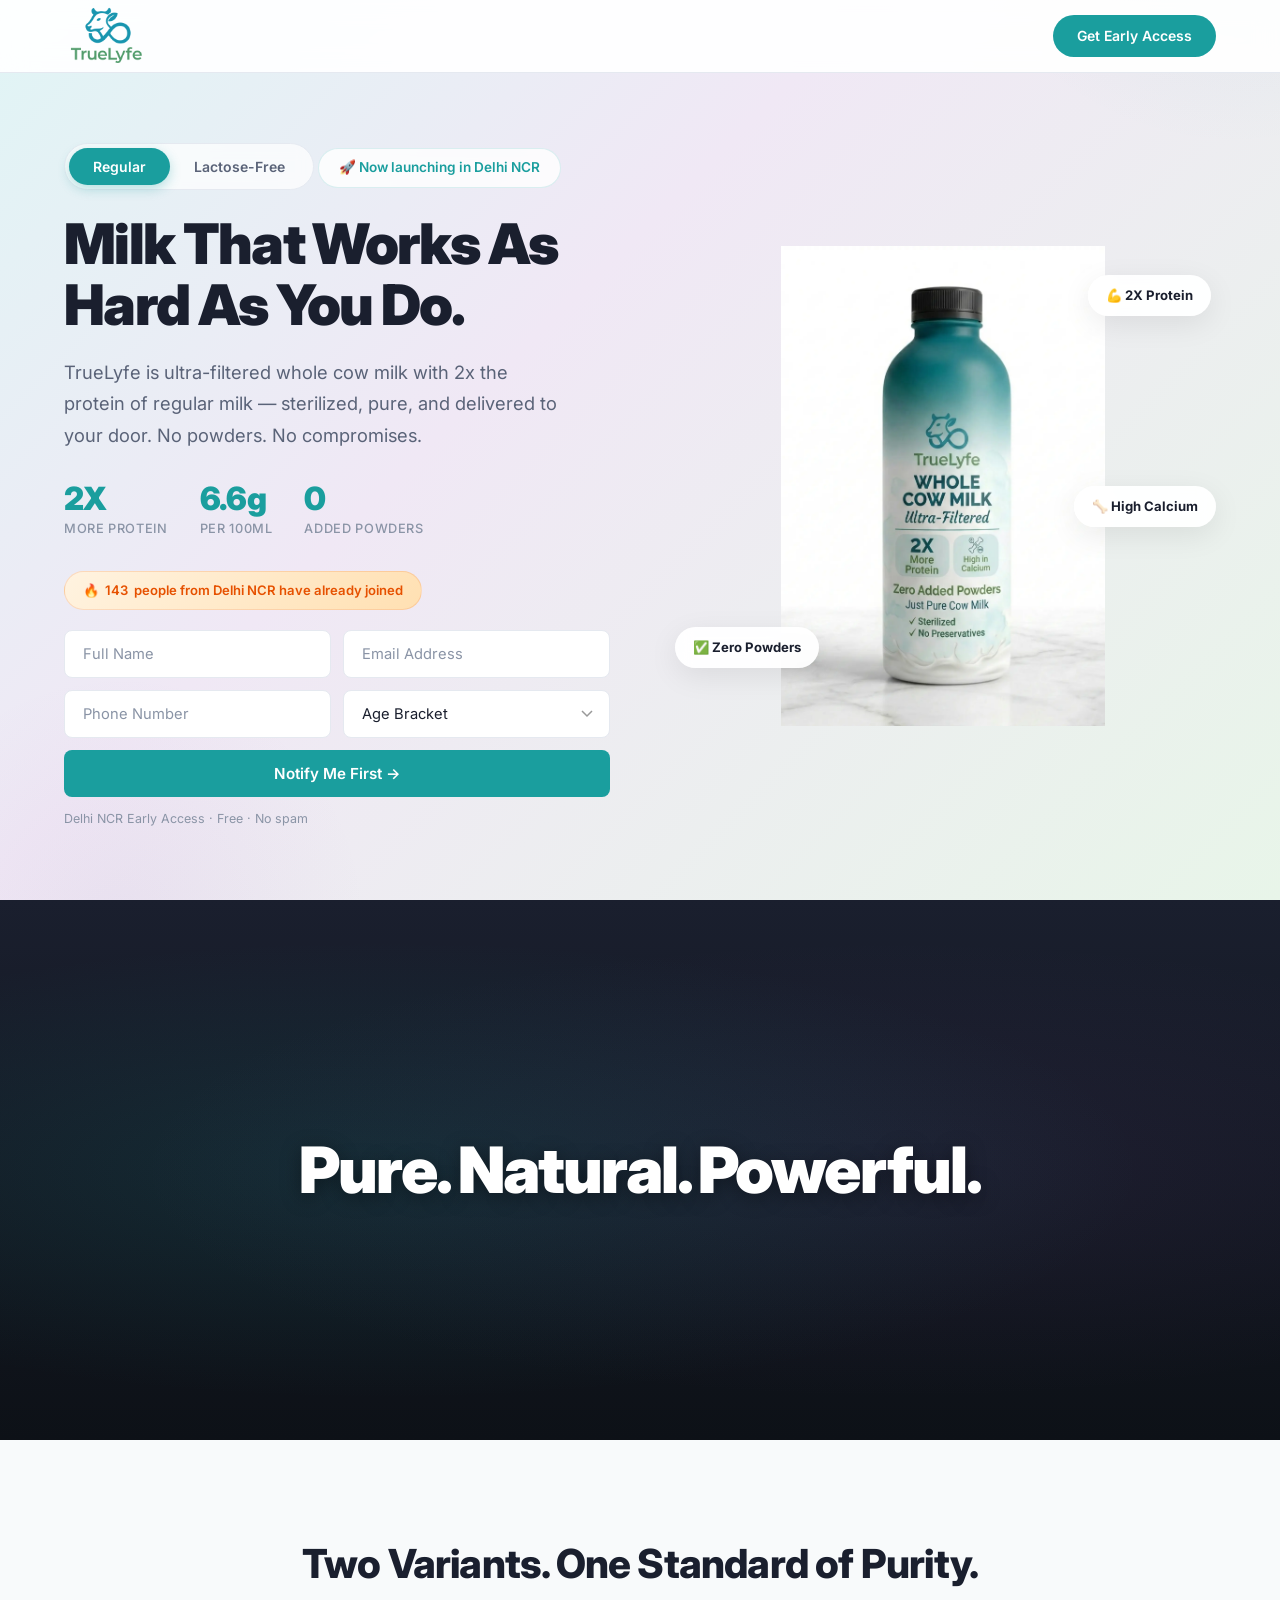
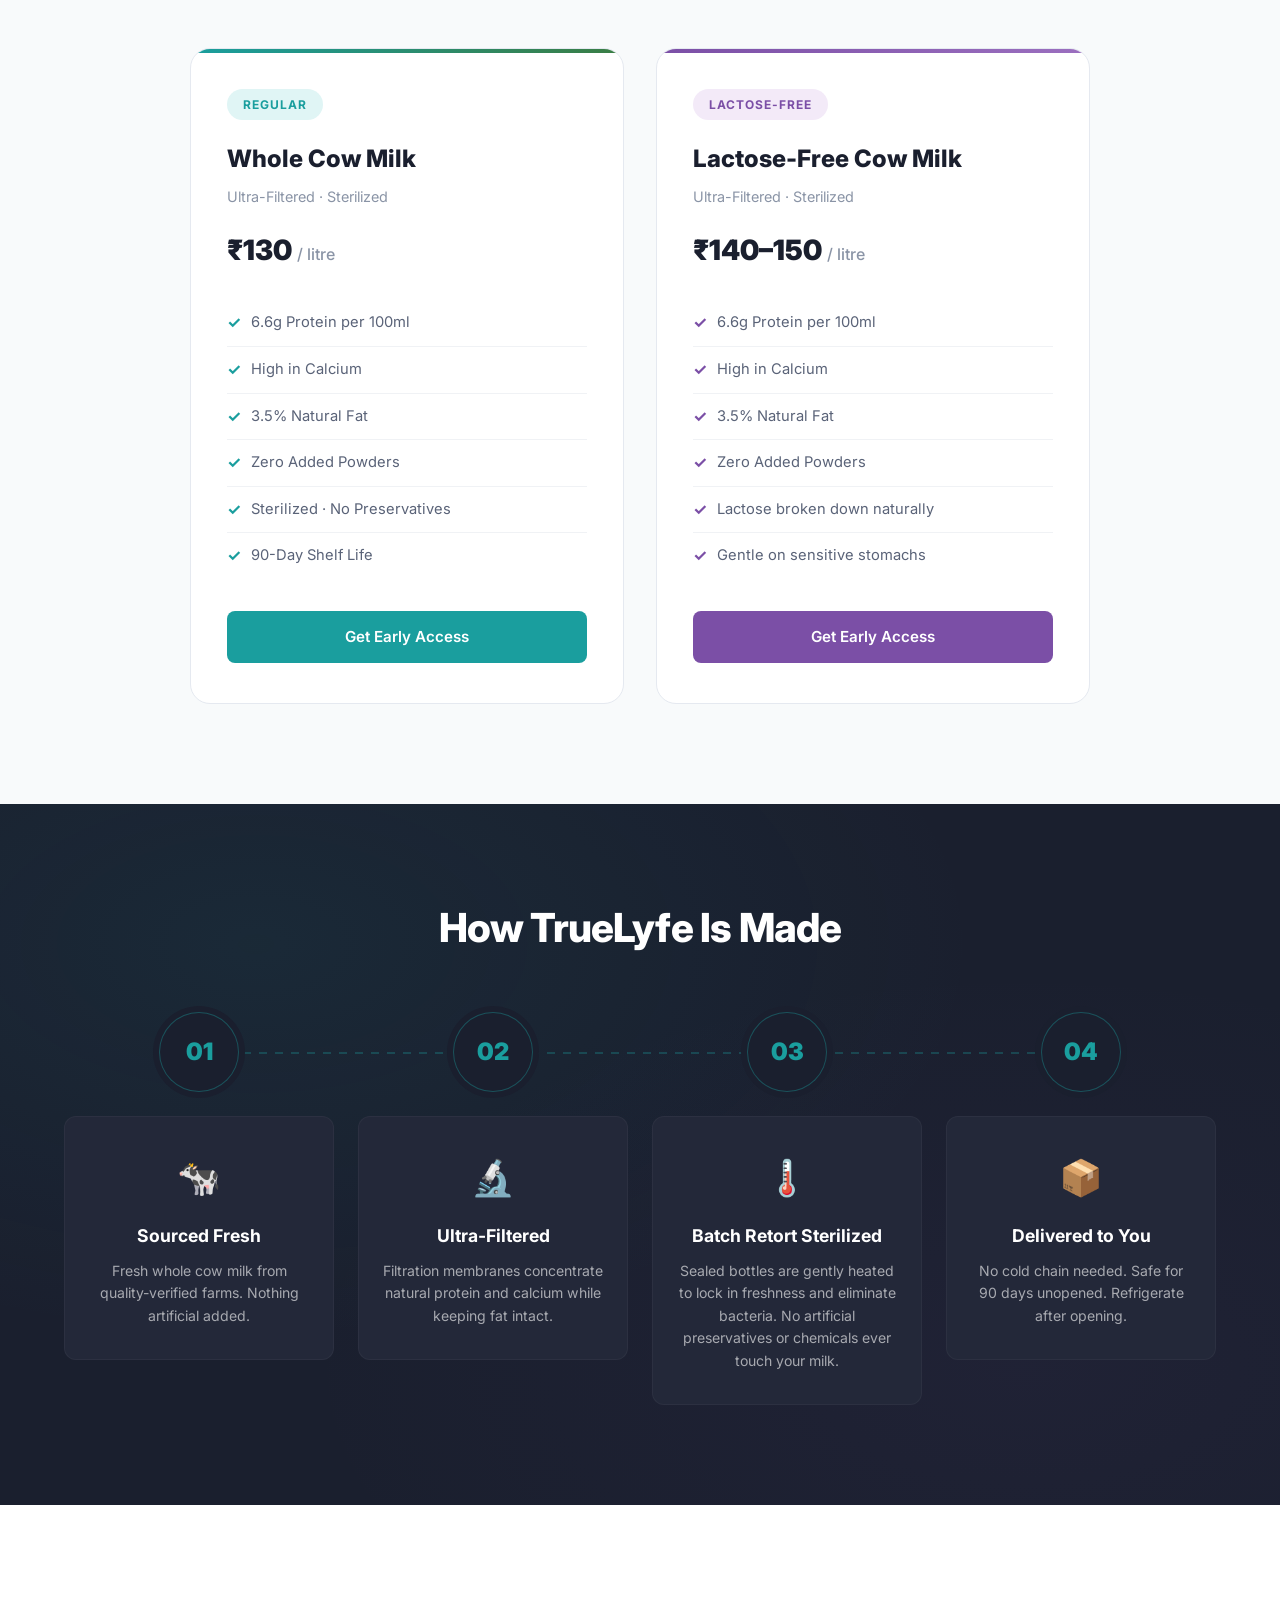
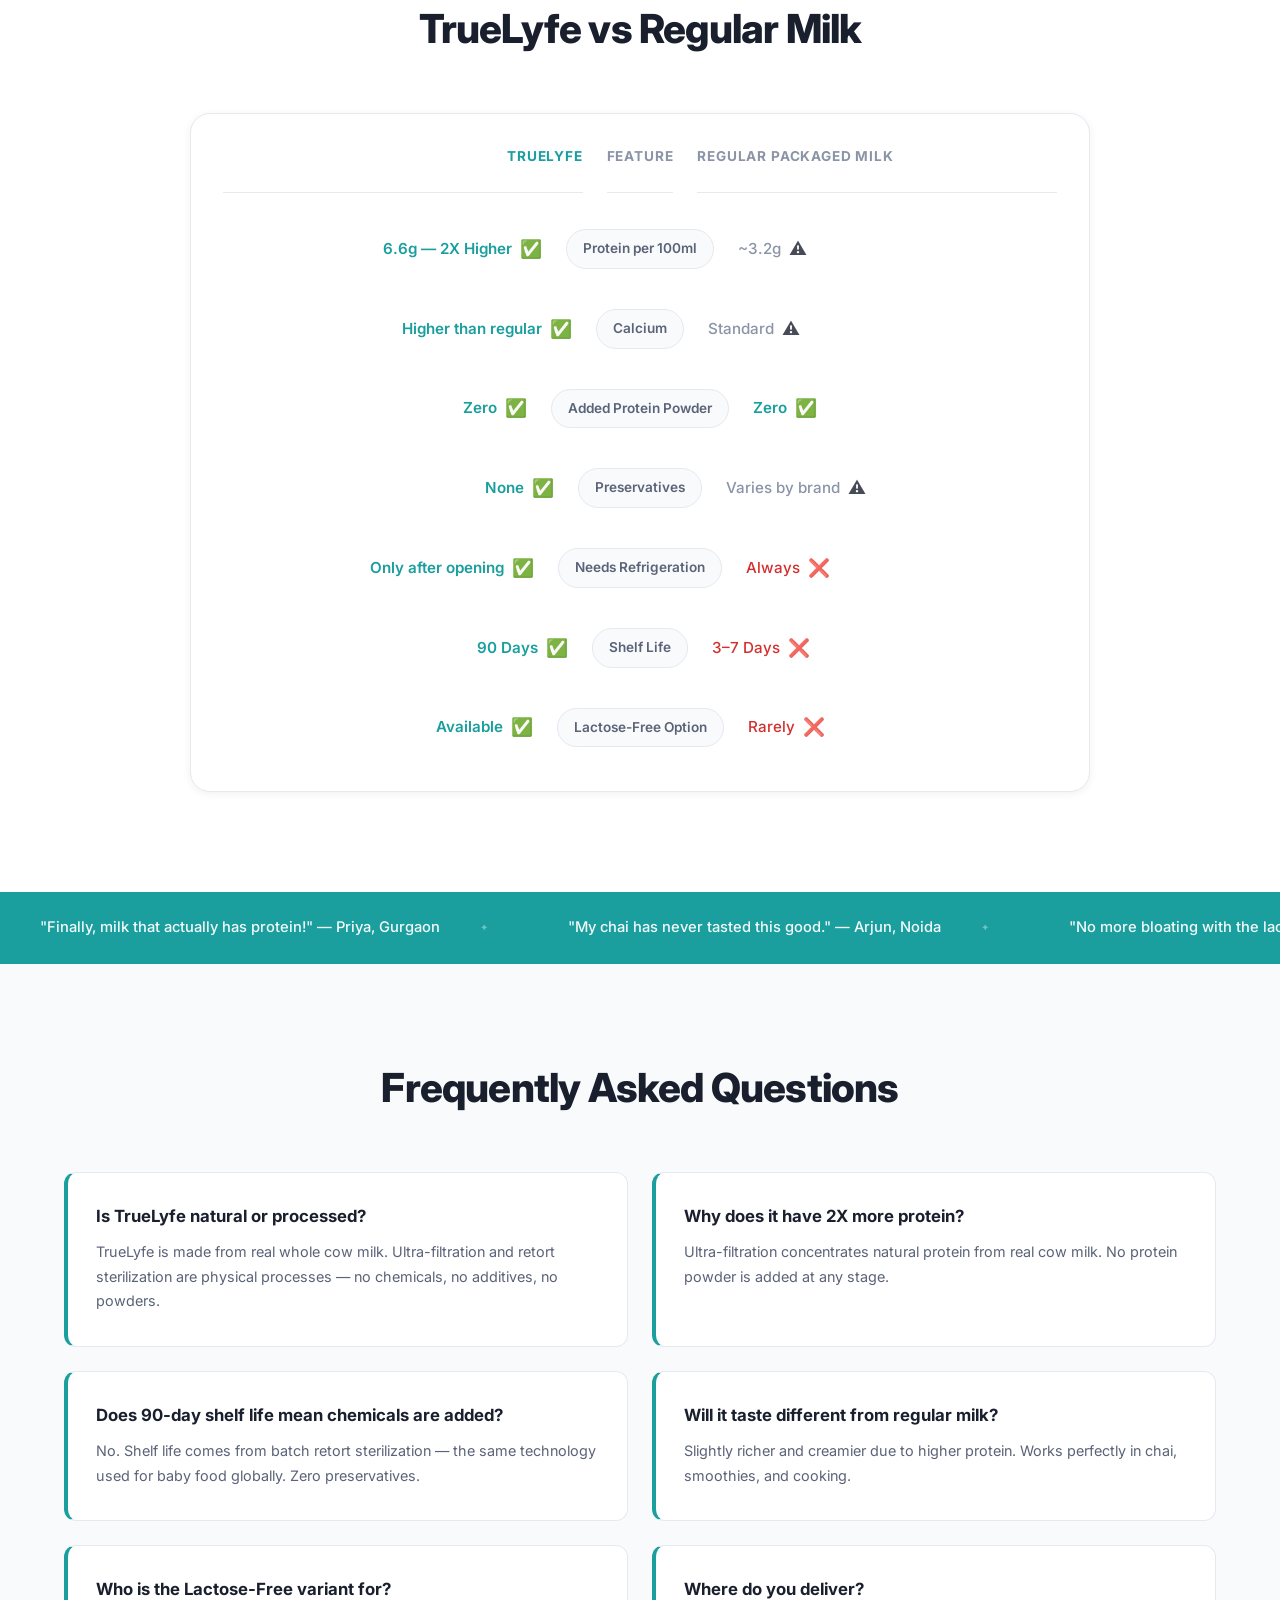
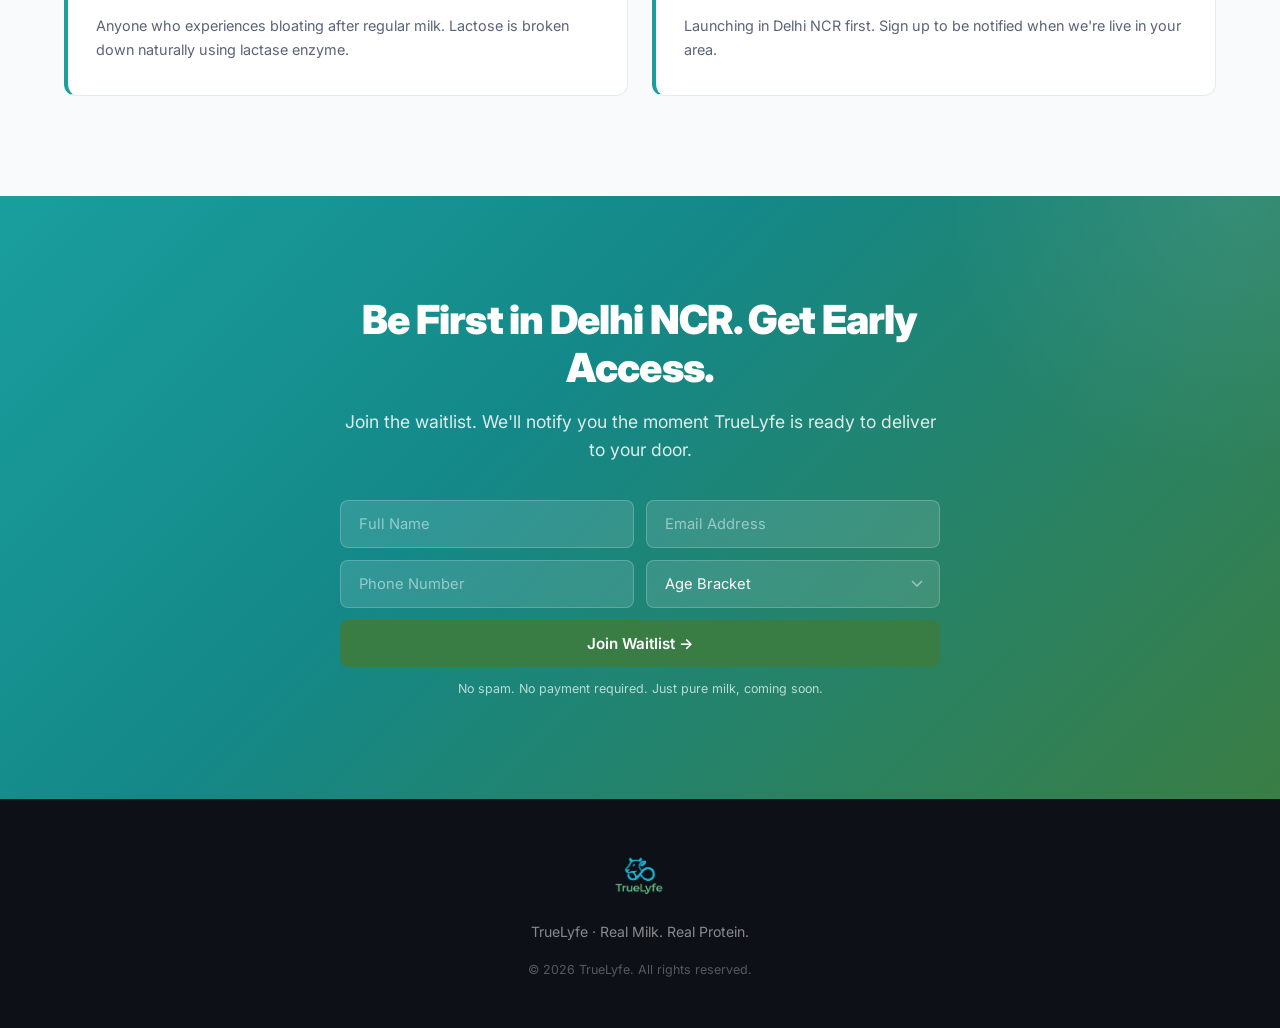
==== commit 6c213057: "Redesign How It's Made section into horizontal and vertical process timelines" ====
--- a/index.html
+++ b/index.html
@@ -178,34 +178,45 @@
     <section class="how-made" id="how-made">
         <div class="section-container">
             <h2 class="section-heading light animate-on-scroll">How TrueLyfe Is Made</h2>
-            <div class="process-cards">
-                <div class="process-card animate-on-scroll" style="--delay: 0">
-                    <span class="process-number">01</span>
-                    <span class="process-icon">🐄</span>
-                    <h3 class="process-title">Sourced Fresh</h3>
-                    <p class="process-desc">Fresh whole cow milk from quality-verified farms. Nothing artificial added.
-                    </p>
-                </div>
-                <div class="process-card animate-on-scroll" style="--delay: 1">
-                    <span class="process-number">01</span>
-                    <span class="process-icon">🔬</span>
-                    <h3 class="process-title">Ultra-Filtered</h3>
-                    <p class="process-desc">Filtration membranes concentrate natural protein and calcium while keeping
-                        fat intact.</p>
-                </div>
-                <div class="process-card animate-on-scroll" style="--delay: 2">
-                    <span class="process-number">03</span>
-                    <span class="process-icon">🌡️</span>
-                    <h3 class="process-title">Batch Retort Sterilized</h3>
-                    <p class="process-desc">Sealed bottles sterilized at high temperature. Zero preservatives needed.
-                    </p>
-                </div>
-                <div class="process-card animate-on-scroll" style="--delay: 3">
-                    <span class="process-number">04</span>
-                    <span class="process-icon">📦</span>
-                    <h3 class="process-title">Delivered to You</h3>
-                    <p class="process-desc">No cold chain needed. Safe for 90 days unopened. Refrigerate after opening.
-                    </p>
+            <div class="process-timeline">
+                <div class="process-step animate-on-scroll" style="--delay: 0">
+                    <div class="step-marker">01</div>
+                    <div class="step-content">
+                        <span class="process-icon">🐄</span>
+                        <h3 class="process-title">Sourced Fresh</h3>
+                        <p class="process-desc">Fresh whole cow milk from quality-verified farms. Nothing artificial added.
+                        </p>
+                    </div>
+                </div>
+                
+                <div class="process-step animate-on-scroll" style="--delay: 1">
+                    <div class="step-marker">02</div>
+                    <div class="step-content">
+                        <span class="process-icon">🔬</span>
+                        <h3 class="process-title">Ultra-Filtered</h3>
+                        <p class="process-desc">Filtration membranes concentrate natural protein and calcium while keeping
+                            fat intact.</p>
+                    </div>
+                </div>
+                
+                <div class="process-step animate-on-scroll" style="--delay: 2">
+                    <div class="step-marker">03</div>
+                    <div class="step-content">
+                        <span class="process-icon">🌡️</span>
+                        <h3 class="process-title">Batch Retort Sterilized</h3>
+                        <p class="process-desc">Sealed bottles are gently heated to lock in freshness and eliminate bacteria. No artificial preservatives or chemicals ever touch your milk.
+                        </p>
+                    </div>
+                </div>
+                
+                <div class="process-step animate-on-scroll" style="--delay: 3">
+                    <div class="step-marker">04</div>
+                    <div class="step-content">
+                        <span class="process-icon">📦</span>
+                        <h3 class="process-title">Delivered to You</h3>
+                        <p class="process-desc">No cold chain needed. Safe for 90 days unopened. Refrigerate after opening.
+                        </p>
+                    </div>
                 </div>
             </div>
         </div>
--- a/index.css
+++ b/index.css
@@ -844,48 +844,102 @@
     radial-gradient(ellipse at 80% 80%, rgba(123, 79, 166, 0.06) 0%, transparent 50%);
   pointer-events: none;
 }
-
-.process-cards {
-  display: grid;
-  grid-template-columns: repeat(4, 1fr);
-  gap: 24px;
+.process-timeline {
+  display: flex;
+  justify-content: space-between;
+  align-items: flex-start;
   position: relative;
   z-index: 1;
-}
-
-.process-card {
+  gap: 24px;
+  margin-top: 40px;
+}
+
+/* Connecting dashed line */
+.process-timeline::before {
+  content: '';
+  position: absolute;
+  top: 40px;
+  left: 10%;
+  right: 10%;
+  height: 2px;
+  background: repeating-linear-gradient(to right, rgba(26, 158, 158, 0.3) 0, rgba(26, 158, 158, 0.3) 8px, transparent 8px, transparent 16px);
+  z-index: -1;
+}
+
+.process-step {
+  flex: 1;
+  display: flex;
+  flex-direction: column;
+  align-items: center;
+  position: relative;
+  text-align: center;
+}
+
+.step-marker {
+  width: 80px;
+  height: 80px;
+  background: var(--bg-dark);
+  border: 1px solid rgba(26, 158, 158, 0.4);
+  border-radius: 50%;
+  display: flex;
+  align-items: center;
+  justify-content: center;
+  font-size: 1.5rem;
+  font-weight: 900;
+  color: var(--teal);
+  margin-bottom: 24px;
+  box-shadow: 0 0 0 6px var(--bg-dark); /* creates gap on the dashed line */
+  transition: all var(--transition);
+  position: relative;
+}
+
+/* Glow effect underneath marker */
+.step-marker::after {
+  content: '';
+  position: absolute;
+  inset: -10px;
+  background: radial-gradient(circle, rgba(26, 158, 158, 0.15), transparent 70%);
+  border-radius: 50%;
+  z-index: -1;
+  opacity: 0;
+  transition: opacity 0.3s ease;
+}
+
+.process-step:hover .step-marker {
+  background: var(--teal);
+  color: var(--bg-dark);
+  border-color: var(--teal);
+  transform: scale(1.1);
+  box-shadow: 0 0 0 6px var(--bg-dark), 0 0 20px rgba(26, 158, 158, 0.4);
+}
+
+.process-step:hover .step-marker::after {
+  opacity: 1;
+}
+
+.step-content {
   background: var(--bg-dark-card);
   border-radius: var(--radius-md);
-  padding: 36px 28px;
-  border: 1px solid rgba(255, 255, 255, 0.06);
+  padding: 32px 24px;
+  border: 1px solid rgba(255, 255, 255, 0.04);
   transition: all var(--transition);
-  position: relative;
-}
-
-.process-card:hover {
+  width: 100%;
+}
+
+.process-step:hover .step-content {
   transform: translateY(-4px);
+  border-color: rgba(26, 158, 158, 0.2);
   box-shadow: 0 12px 40px rgba(0, 0, 0, 0.3);
-  border-color: rgba(26, 158, 158, 0.2);
-}
-
-.process-number {
-  font-size: 3rem;
-  font-weight: 900;
-  color: rgba(26, 158, 158, 0.15);
-  position: absolute;
-  top: 16px;
-  right: 20px;
-  line-height: 1;
 }
 
 .process-icon {
-  font-size: 2.5rem;
-  margin-bottom: 20px;
-  display: block;
+  font-size: 2.2rem;
+  margin-bottom: 16px;
+  display: inline-block;
 }
 
 .process-title {
-  font-size: 1.15rem;
+  font-size: 1.1rem;
   font-weight: 700;
   color: var(--text-white);
   margin-bottom: 10px;
@@ -1360,8 +1414,36 @@
     padding: 32px 24px;
   }
 
-  .process-cards {
-    grid-template-columns: 1fr;
+  .process-timeline {
+    flex-direction: column;
+    gap: 40px;
+    margin-top: 32px;
+  }
+
+  .process-timeline::before {
+    top: 0;
+    bottom: 0;
+    left: 40px; /* center of 80px marker */
+    right: auto;
+    width: 2px;
+    height: 100%;
+    background: repeating-linear-gradient(to bottom, rgba(26, 158, 158, 0.3) 0, rgba(26, 158, 158, 0.3) 8px, transparent 8px, transparent 16px);
+  }
+
+  .process-step {
+    flex-direction: row;
+    align-items: flex-start;
+    text-align: left;
+    gap: 24px;
+  }
+
+  .step-marker {
+    min-width: 80px;
+    margin-bottom: 0;
+  }
+
+  .step-content {
+    padding: 24px 20px;
   }
 
   .faq-grid {
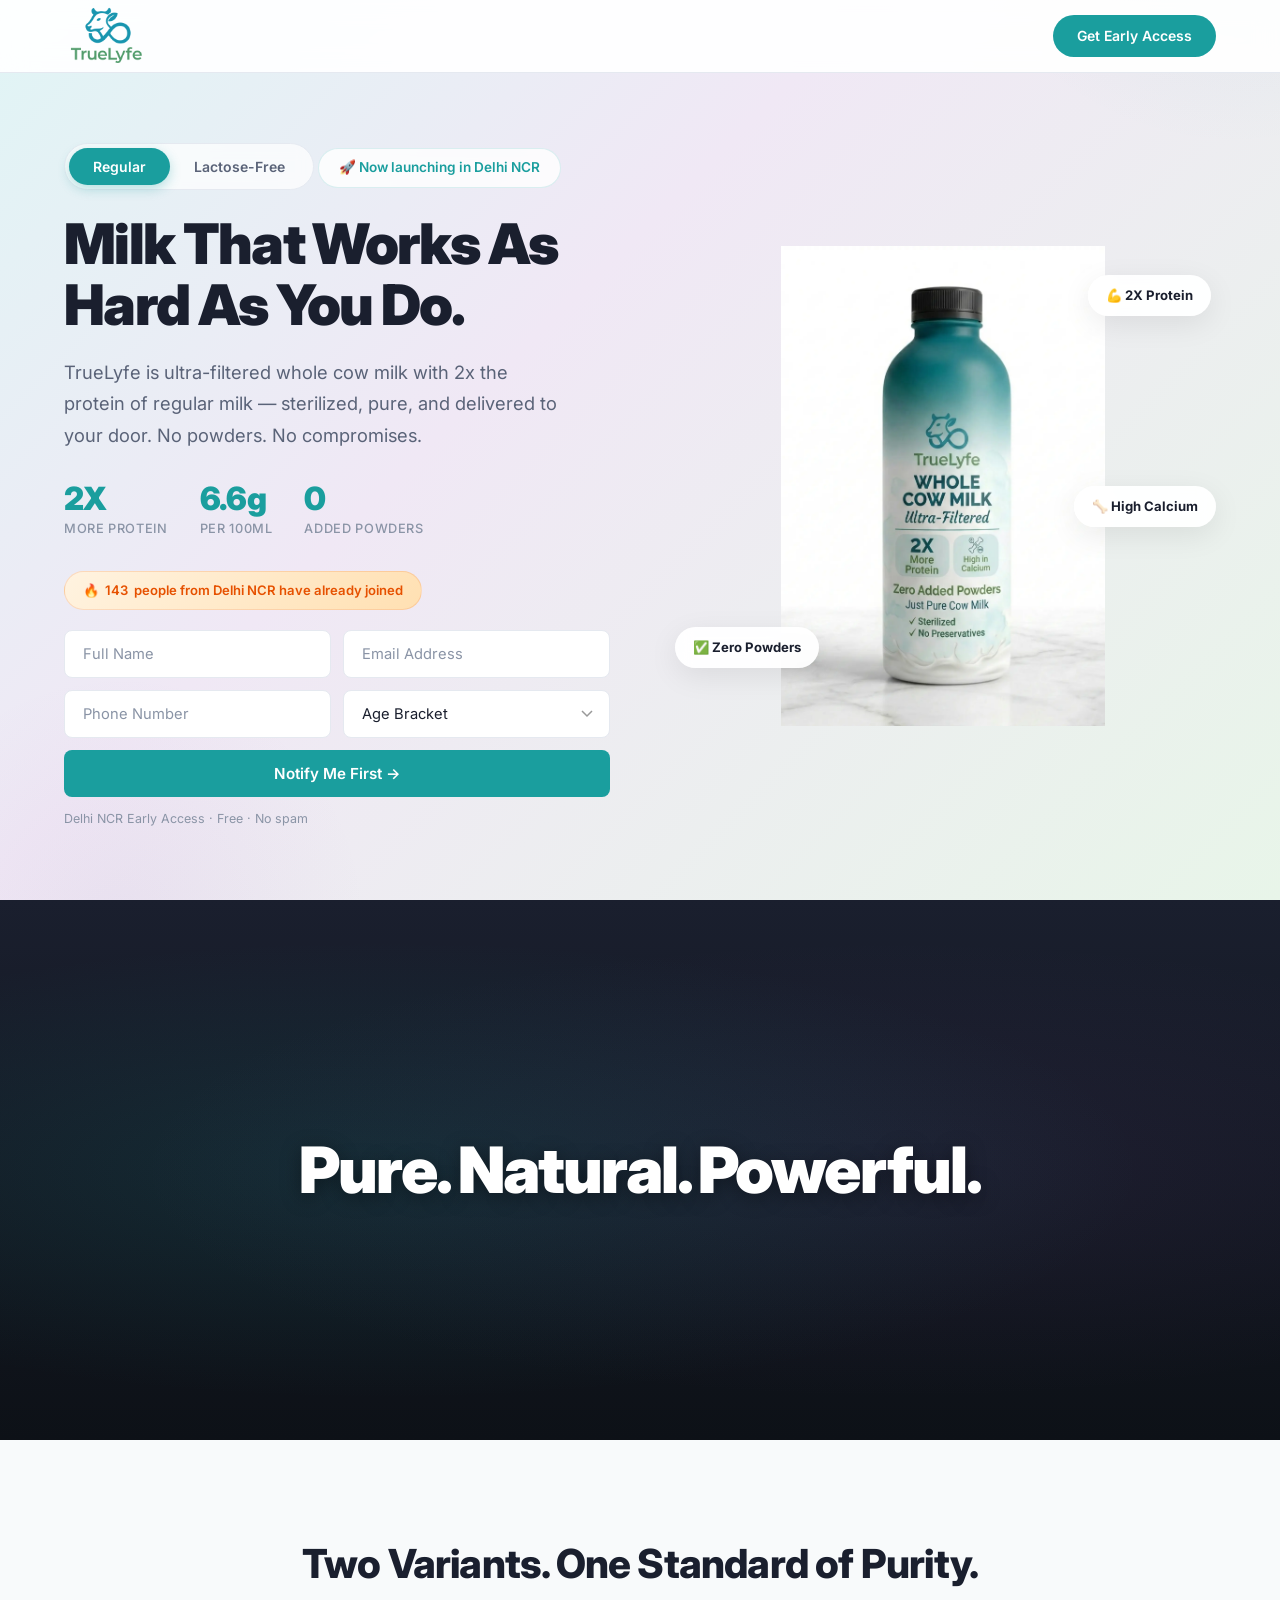
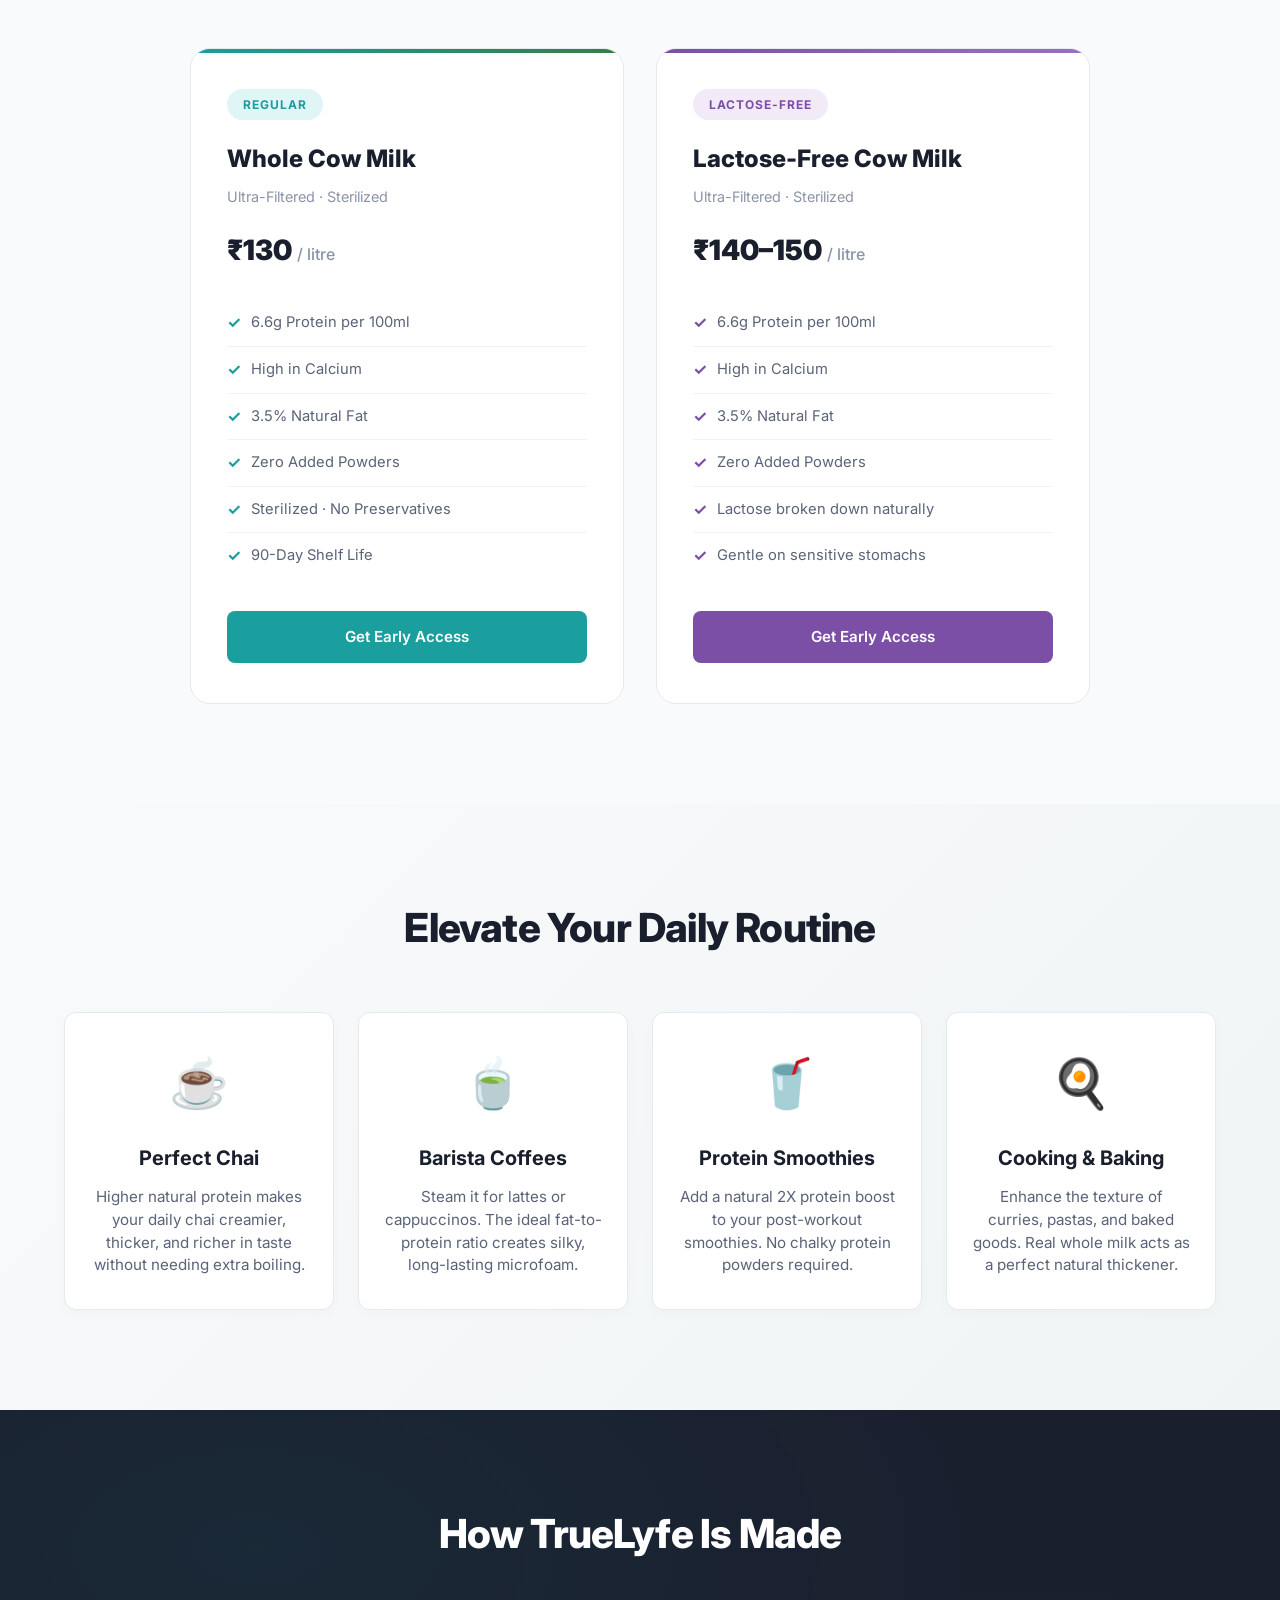
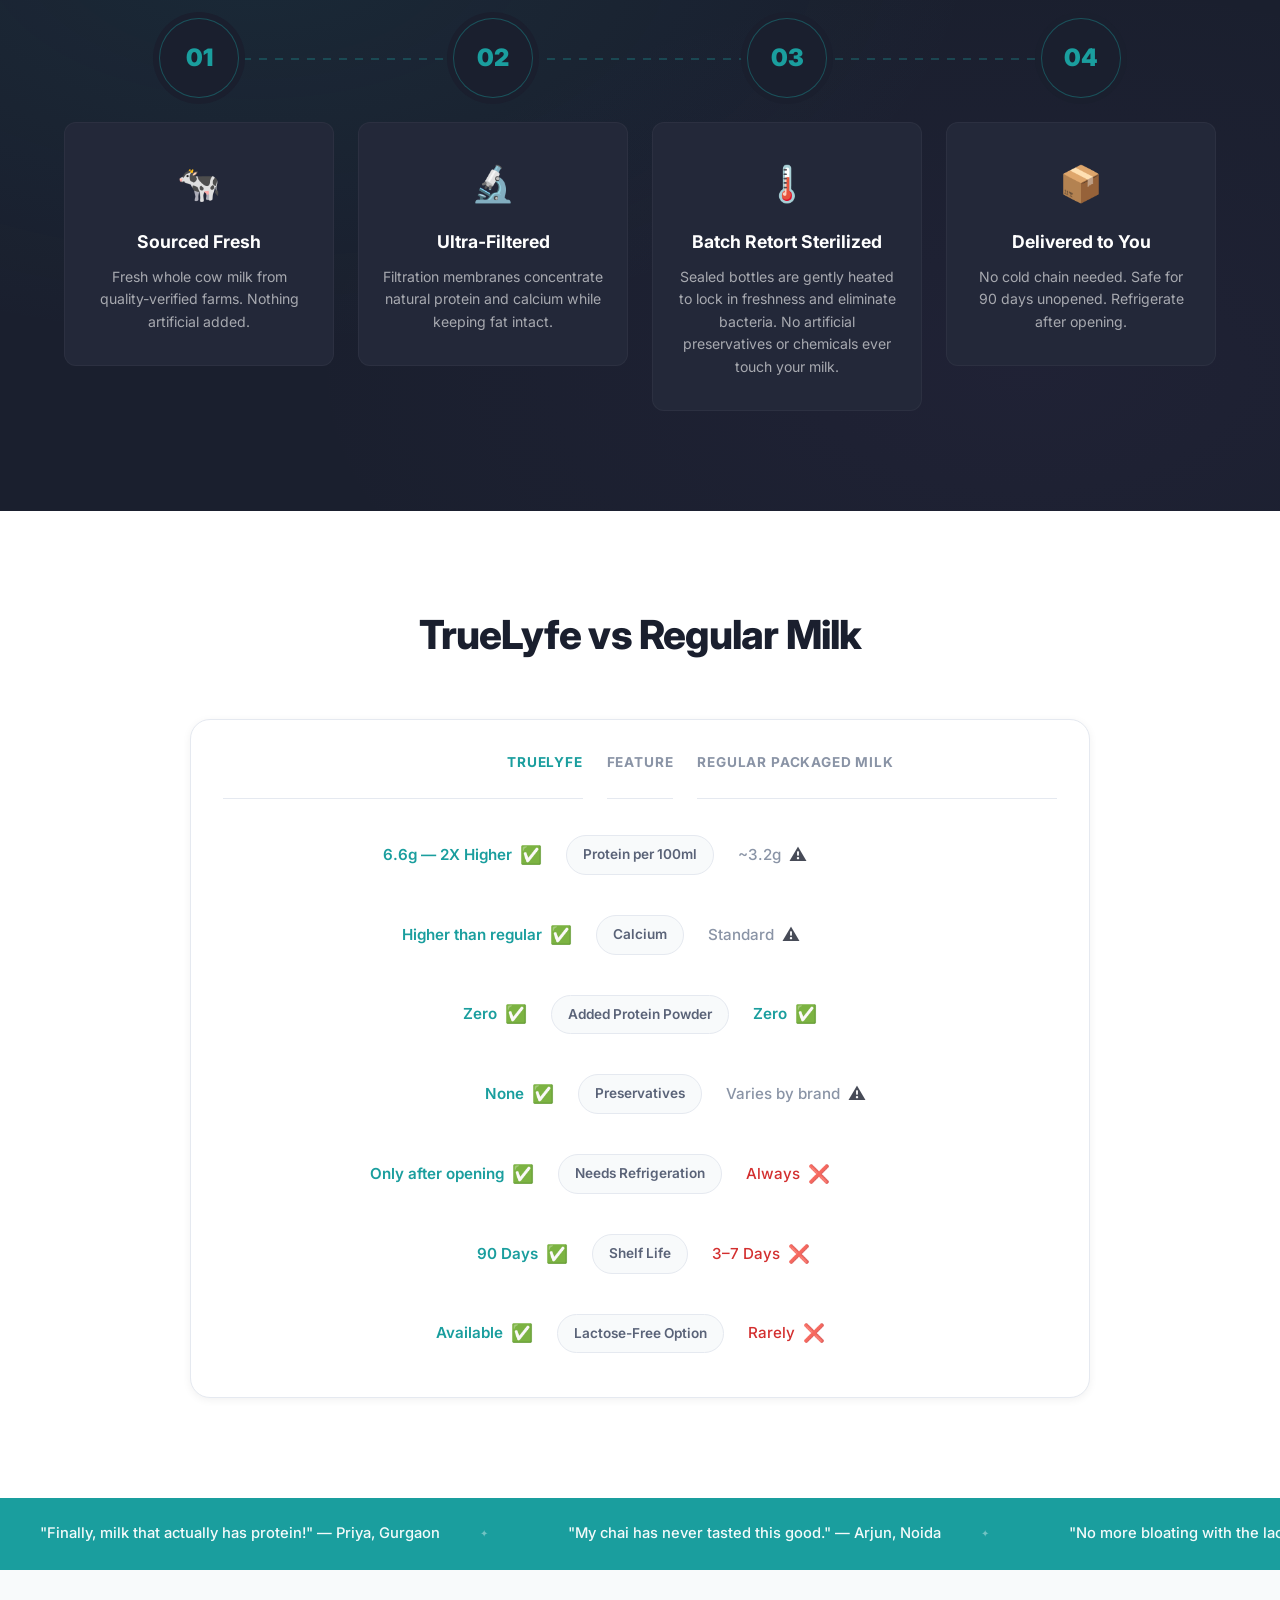
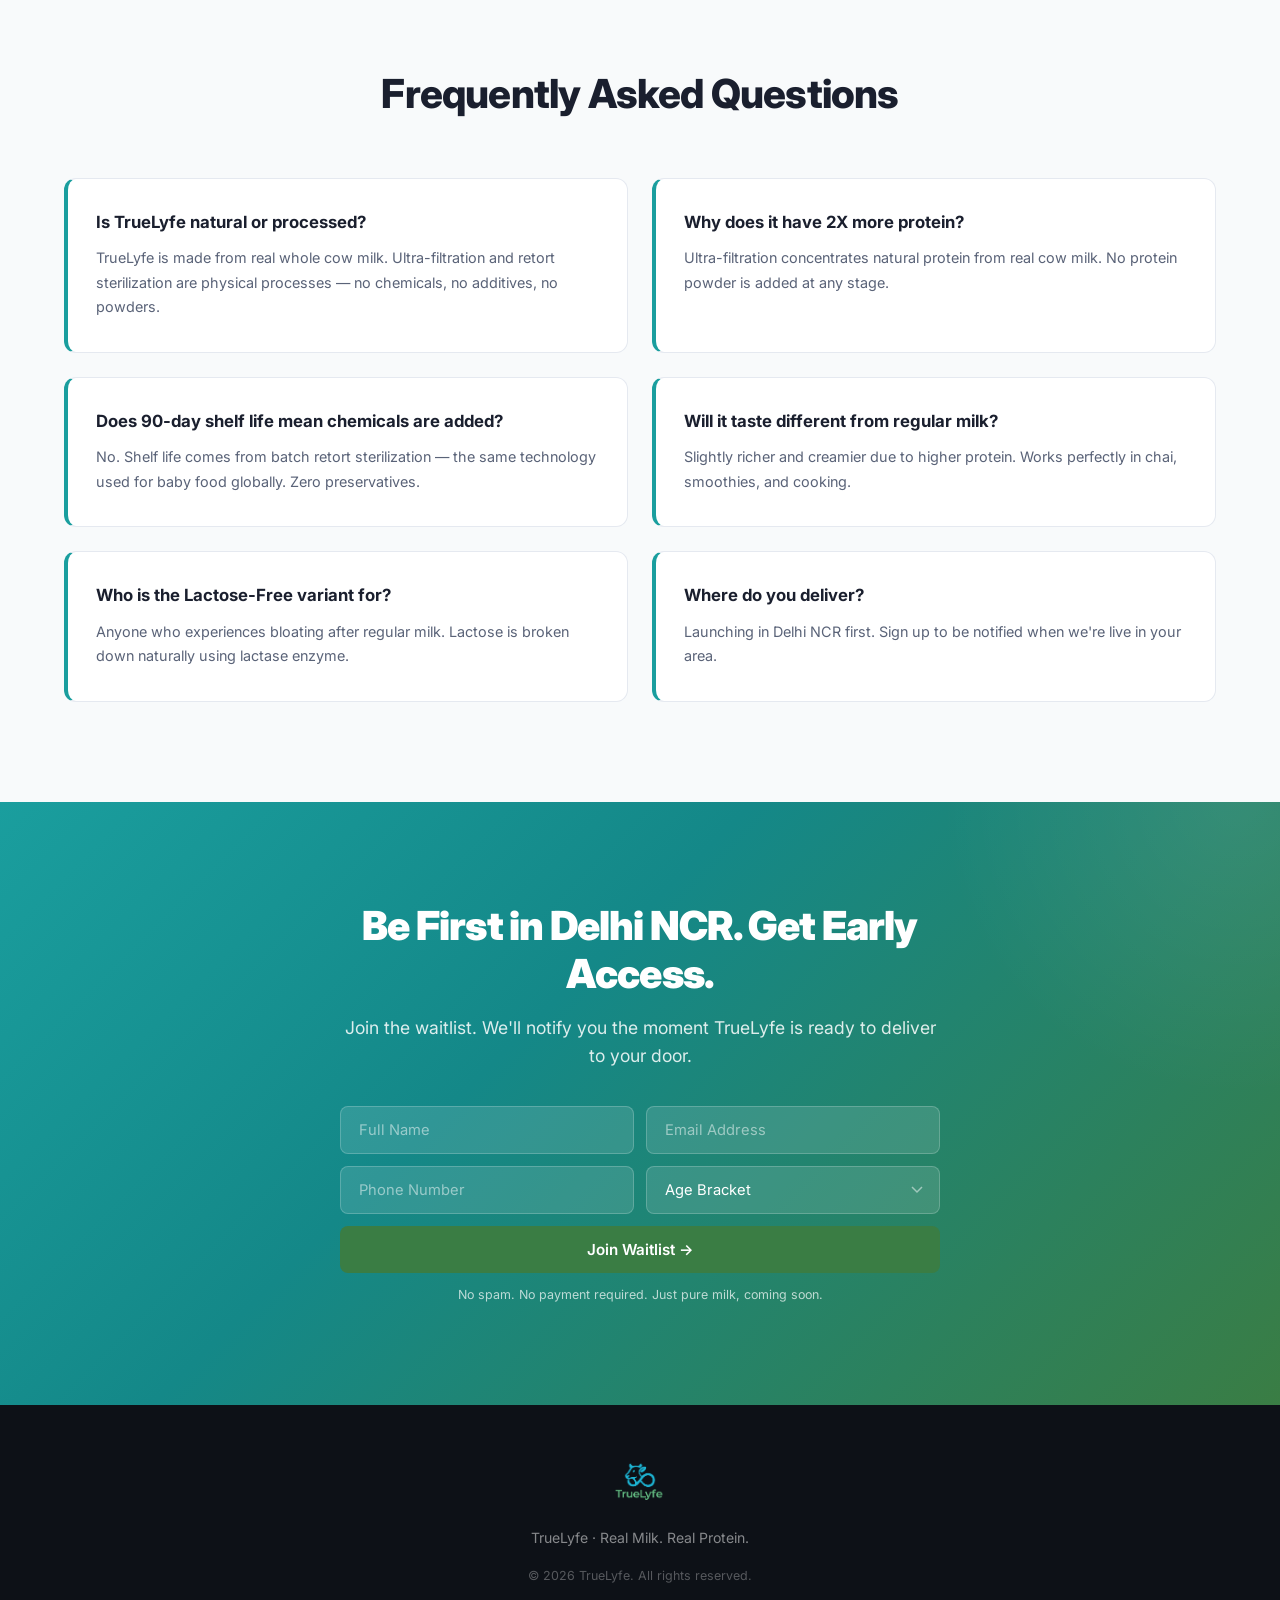
==== commit 21b69279: "Add responsive Daily Use Cases section" ====
--- a/index.html
+++ b/index.html
@@ -173,7 +173,43 @@
     </section>
 
     <!-- ═══════════════════════════════════════════ -->
-    <!-- 5. HOW IT'S MADE                            -->
+    <!-- 5. DAILY USE CASES                          -->
+    <!-- ═══════════════════════════════════════════ -->
+    <section class="use-cases" id="use-cases">
+        <div class="section-container">
+            <h2 class="section-heading animate-on-scroll">Elevate Your Daily Routine</h2>
+            <div class="use-case-grid">
+                
+                <div class="use-case-card animate-on-scroll" style="--delay: 0">
+                    <div class="uc-icon">☕️</div>
+                    <h3 class="uc-title">Perfect Chai</h3>
+                    <p class="uc-desc">Higher natural protein makes your daily chai creamier, thicker, and richer in taste without needing extra boiling.</p>
+                </div>
+
+                <div class="use-case-card animate-on-scroll" style="--delay: 1">
+                    <div class="uc-icon">🍵</div>
+                    <h3 class="uc-title">Barista Coffees</h3>
+                    <p class="uc-desc">Steam it for lattes or cappuccinos. The ideal fat-to-protein ratio creates silky, long-lasting microfoam.</p>
+                </div>
+
+                <div class="use-case-card animate-on-scroll" style="--delay: 2">
+                    <div class="uc-icon">🥤</div>
+                    <h3 class="uc-title">Protein Smoothies</h3>
+                    <p class="uc-desc">Add a natural 2X protein boost to your post-workout smoothies. No chalky protein powders required.</p>
+                </div>
+
+                <div class="use-case-card animate-on-scroll" style="--delay: 3">
+                    <div class="uc-icon">🍳</div>
+                    <h3 class="uc-title">Cooking & Baking</h3>
+                    <p class="uc-desc">Enhance the texture of curries, pastas, and baked goods. Real whole milk acts as a perfect natural thickener.</p>
+                </div>
+
+            </div>
+        </div>
+    </section>
+
+    <!-- ═══════════════════════════════════════════ -->
+    <!-- 6. HOW IT'S MADE                            -->
     <!-- ═══════════════════════════════════════════ -->
     <section class="how-made" id="how-made">
         <div class="section-container">
--- a/index.css
+++ b/index.css
@@ -824,7 +824,55 @@
 }
 
 /* ═══════════════════════════════════════════
-   5. HOW IT'S MADE
+   5. DAILY USE CASES
+   ═══════════════════════════════════════════ */
+.use-cases {
+  background: linear-gradient(135deg, #F9FAFB 0%, #F0F4F4 100%);
+}
+
+.use-case-grid {
+  display: grid;
+  grid-template-columns: repeat(4, 1fr);
+  gap: 24px;
+}
+
+.use-case-card {
+  background: var(--bg-white);
+  padding: 32px 24px;
+  border-radius: var(--radius-md);
+  border: 1px solid var(--border);
+  text-align: center;
+  transition: all var(--transition);
+  box-shadow: 0 4px 12px rgba(0, 0, 0, 0.02);
+}
+
+.use-case-card:hover {
+  transform: translateY(-5px);
+  box-shadow: 0 12px 24px rgba(26, 158, 158, 0.08);
+  border-color: rgba(26, 158, 158, 0.2);
+}
+
+.uc-icon {
+  font-size: 3rem;
+  margin-bottom: 20px;
+  display: inline-block;
+}
+
+.uc-title {
+  font-size: 1.25rem;
+  font-weight: 700;
+  color: var(--text-primary);
+  margin-bottom: 12px;
+}
+
+.uc-desc {
+  font-size: 0.95rem;
+  color: var(--text-secondary);
+  line-height: 1.5;
+}
+
+/* ═══════════════════════════════════════════
+   6. HOW IT'S MADE
    ═══════════════════════════════════════════ */
 .how-made {
   background: var(--bg-dark);
@@ -1295,6 +1343,7 @@
 
   .hero-container {
     gap: 40px;
+    padding: 0 40px; /* Added from user's snippet */
   }
 
   .bottle-wrapper {
@@ -1412,6 +1461,10 @@
 
   .product-card {
     padding: 32px 24px;
+  }
+
+  .use-case-grid {
+    grid-template-columns: 1fr;
   }
 
   .process-timeline {
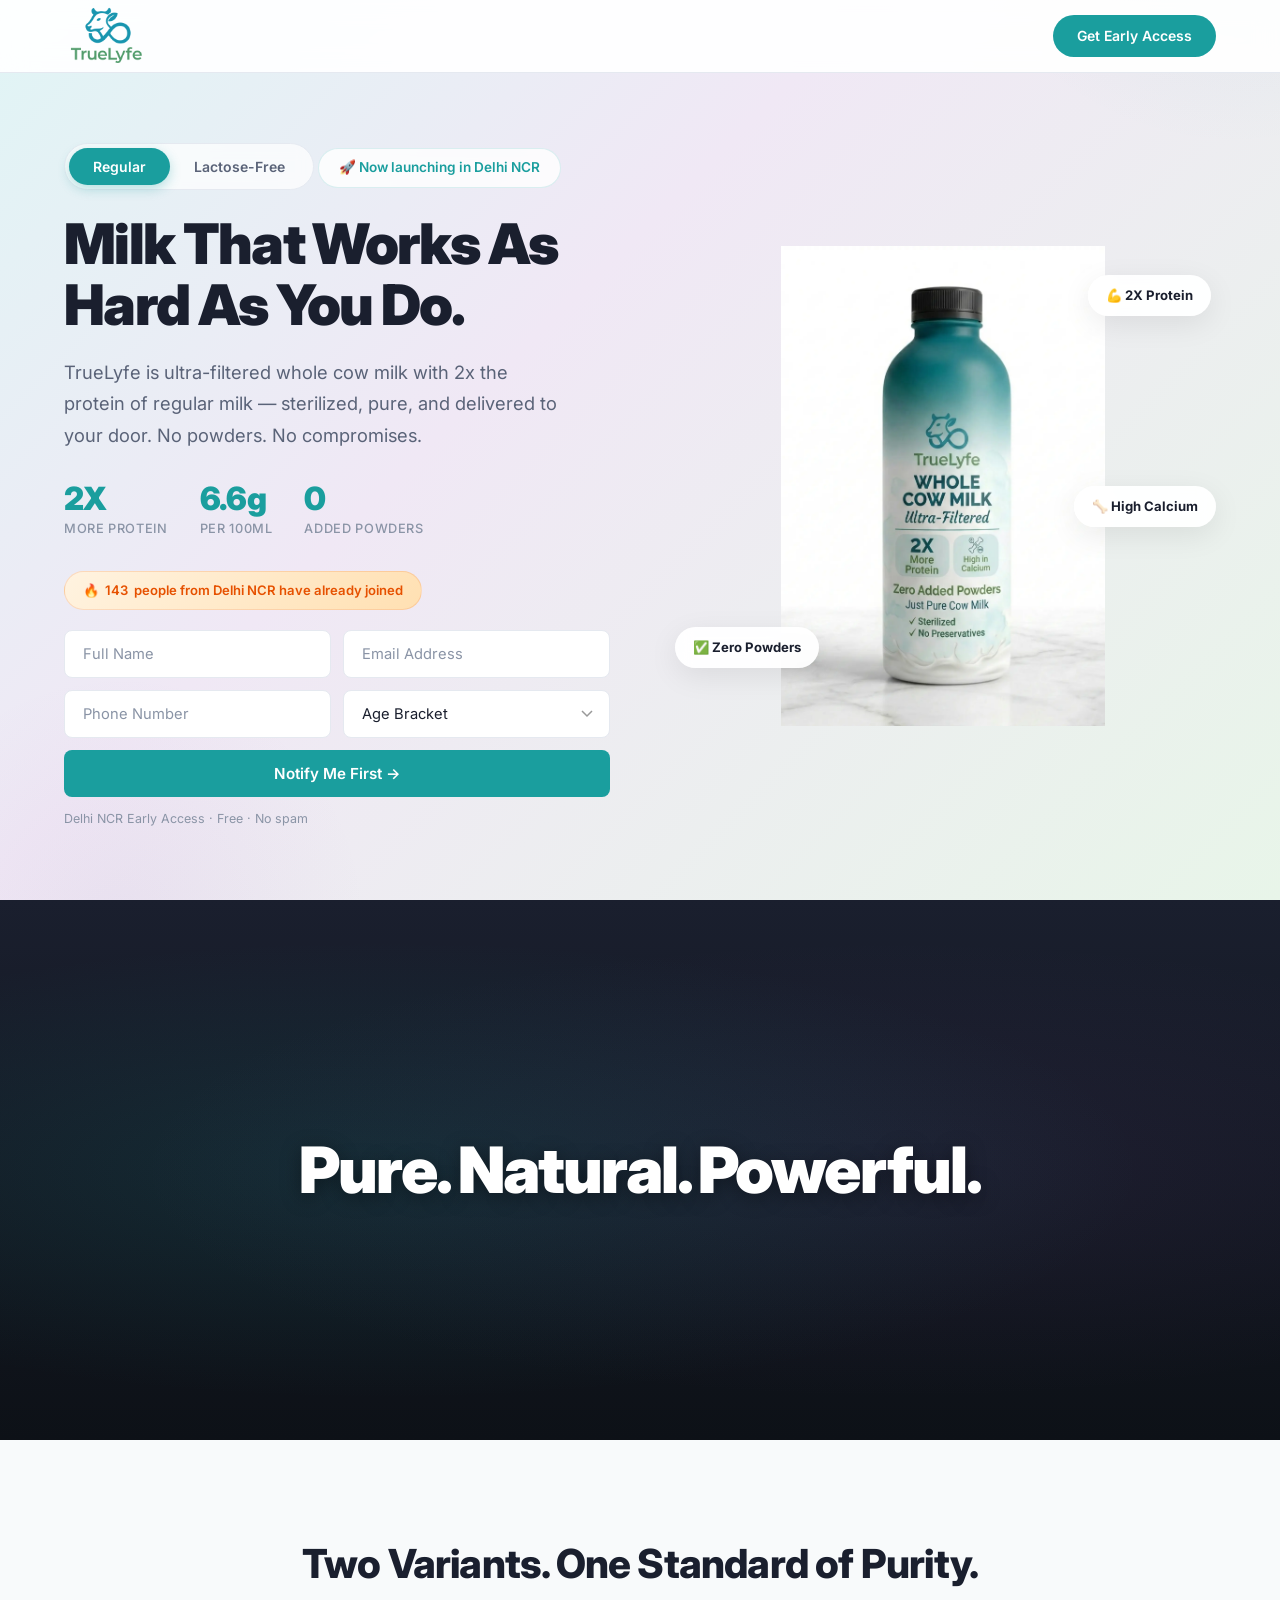
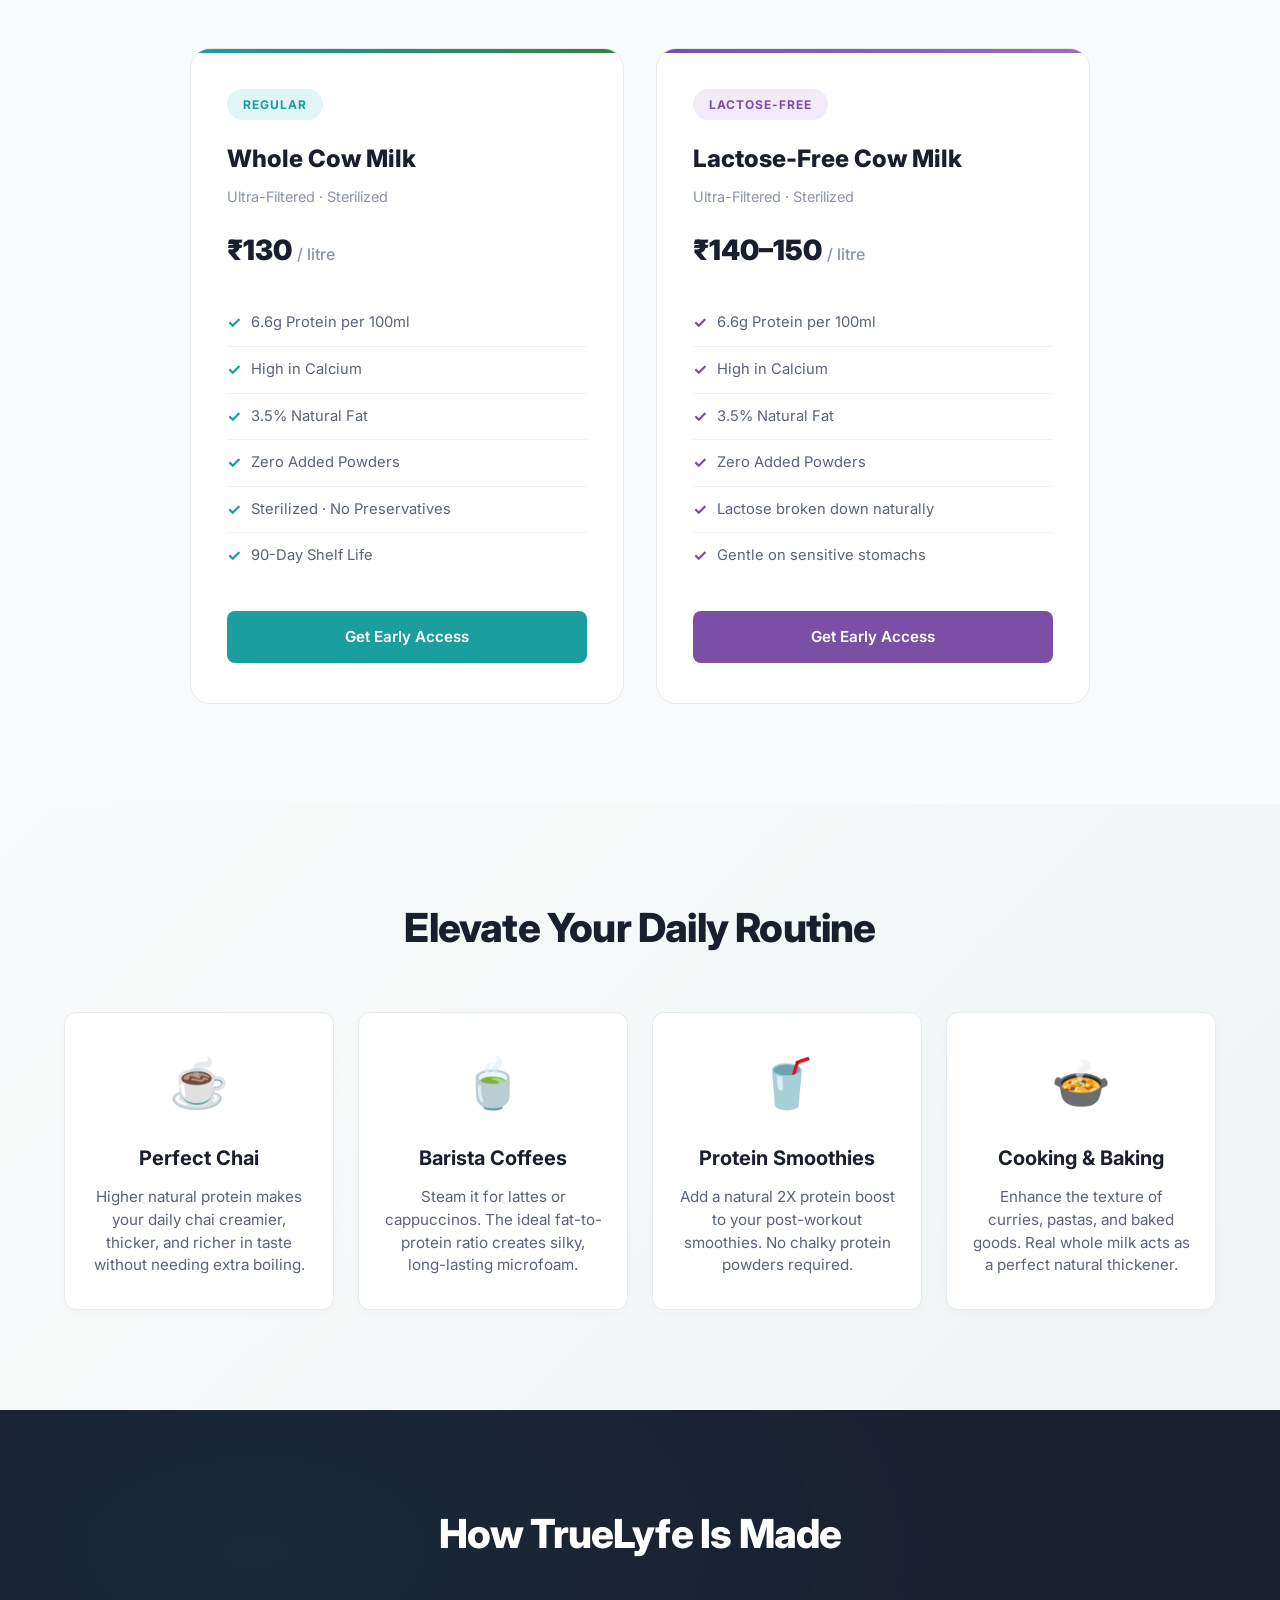
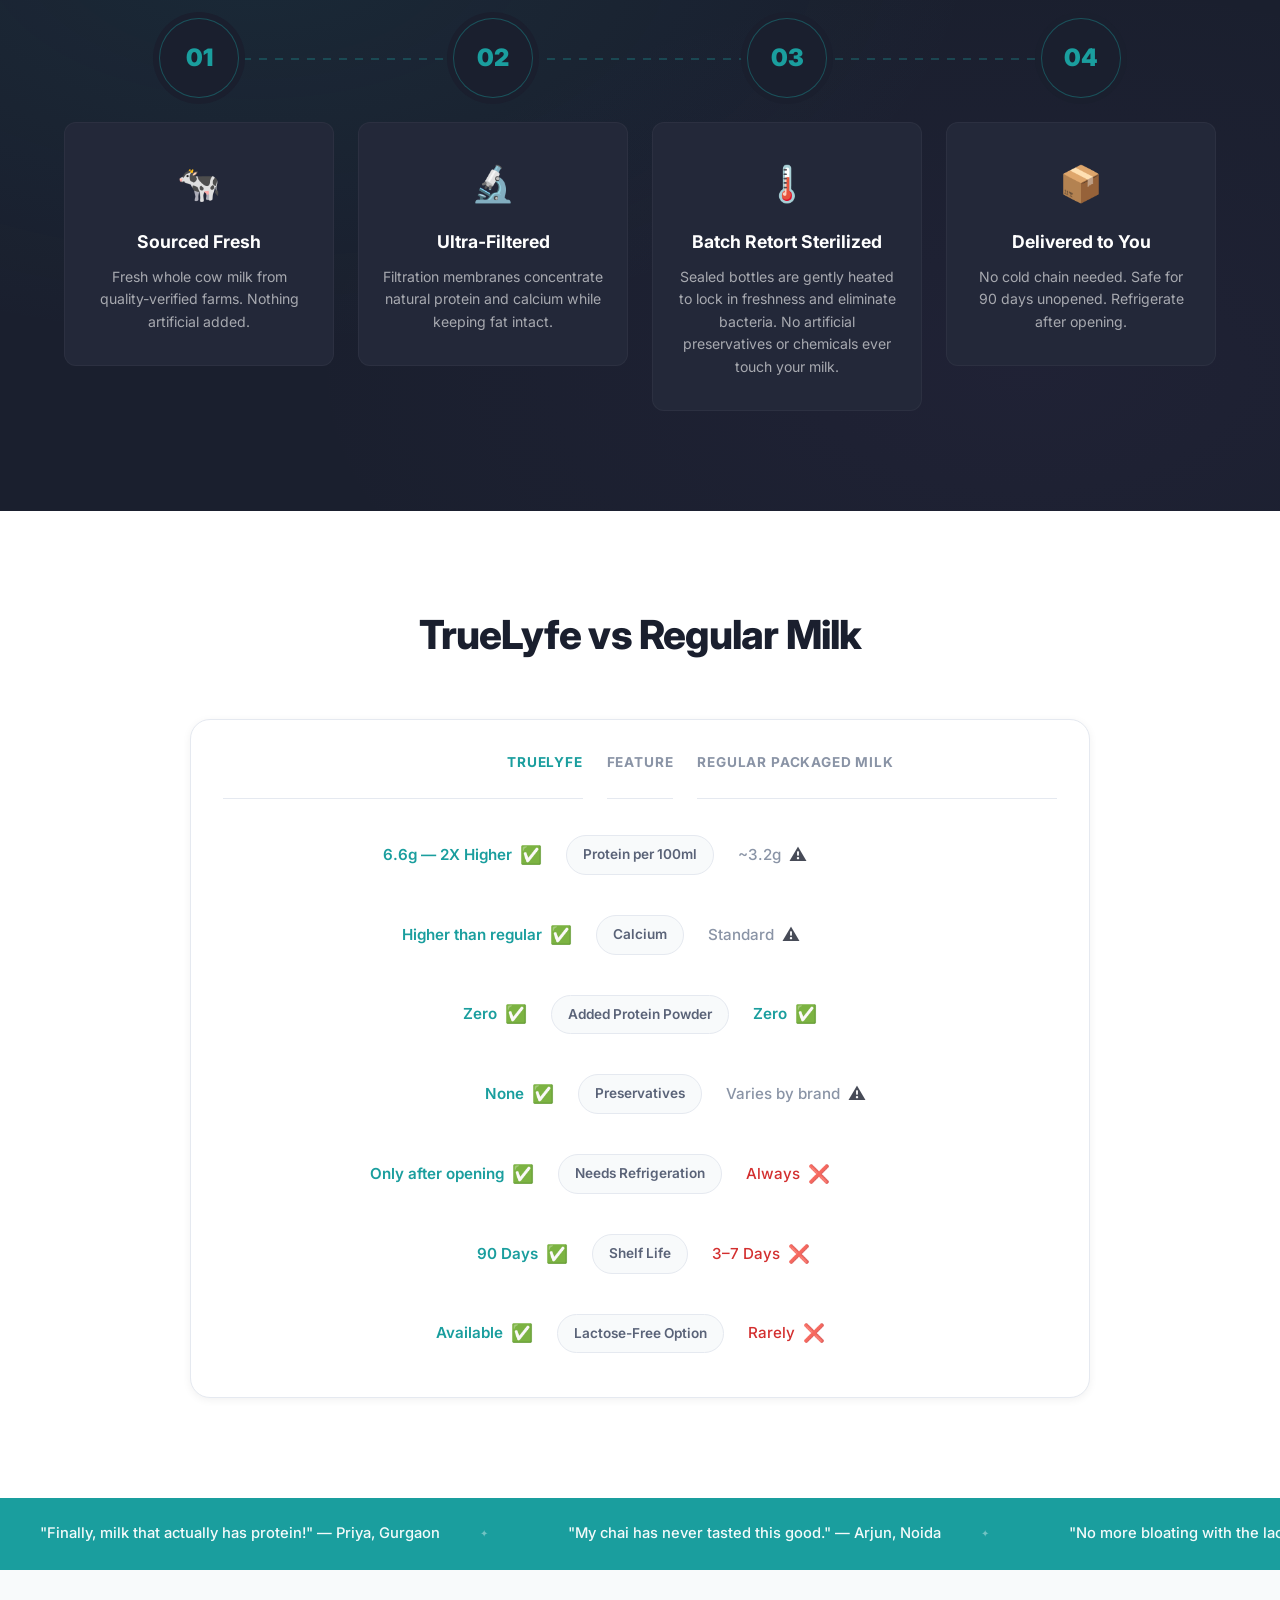
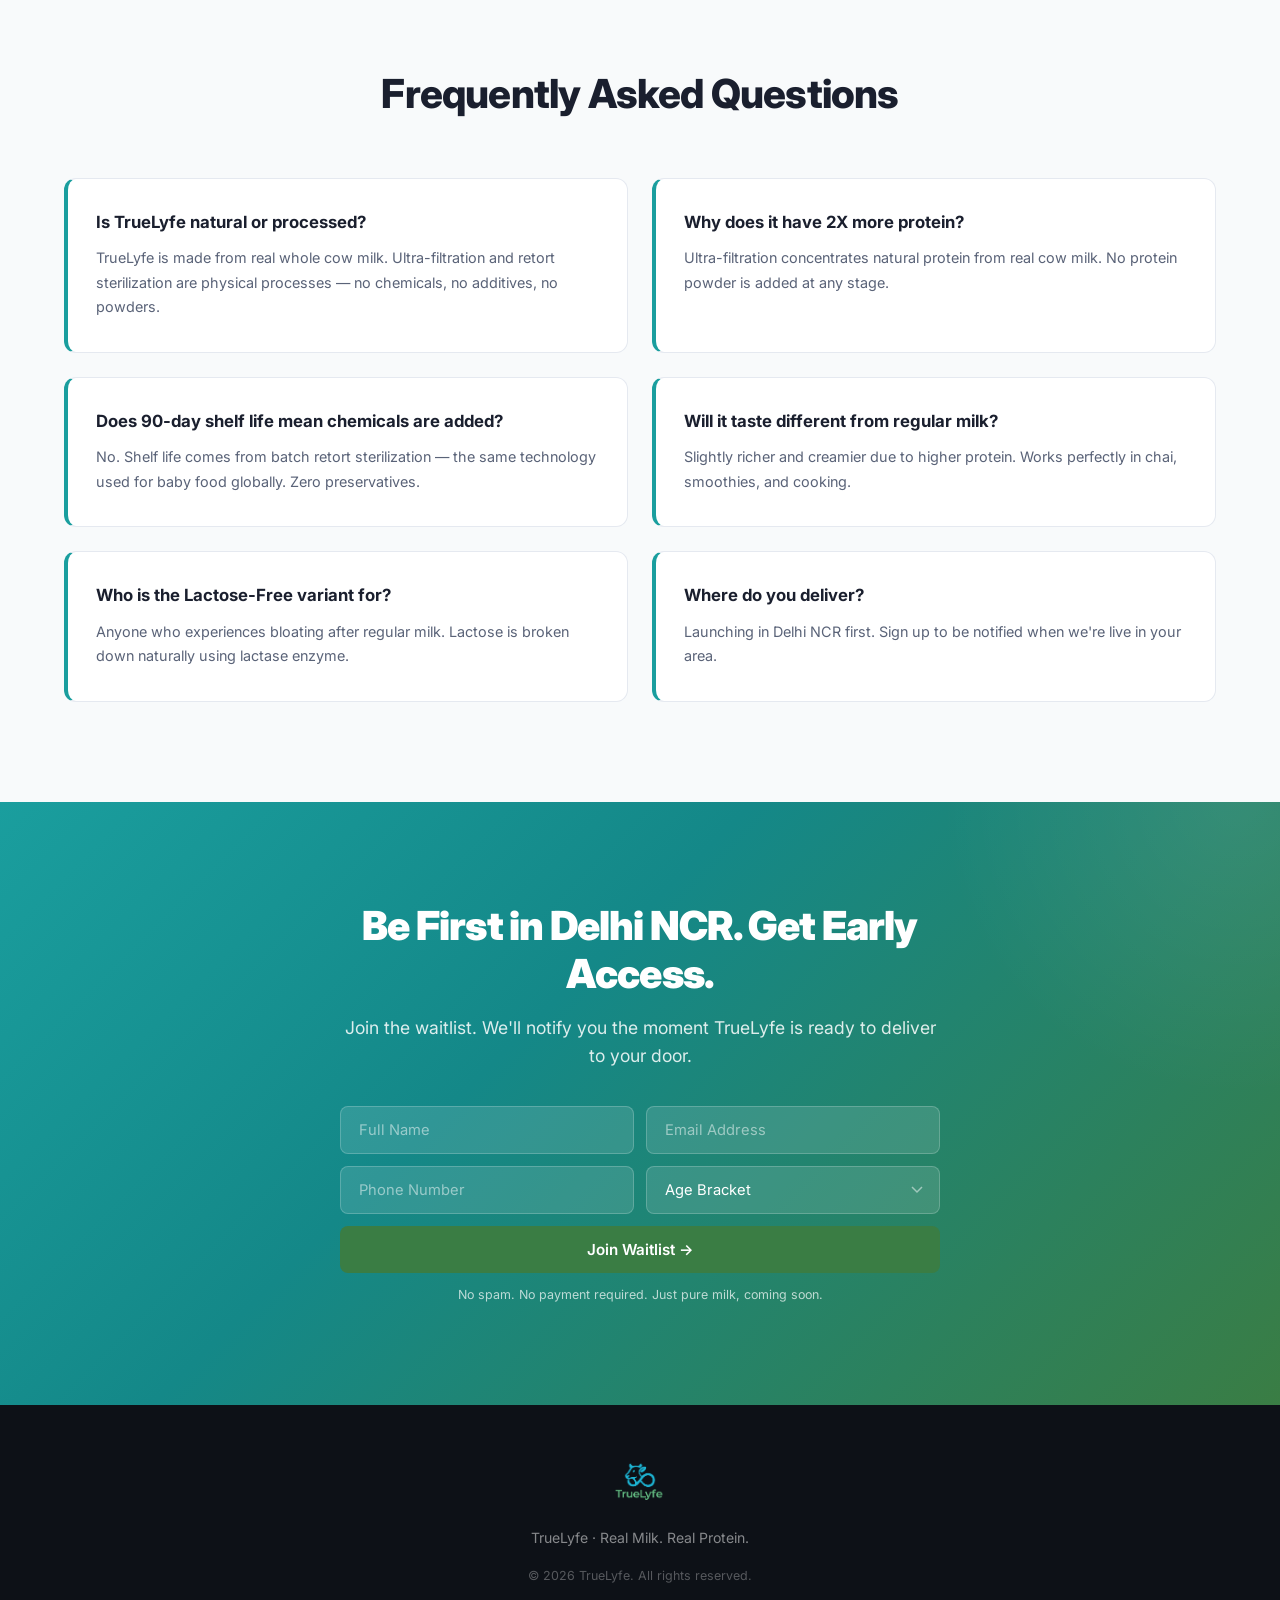
==== commit 2dcaf7e0: "Replace egg pan with veg pot emoji" ====
--- a/index.html
+++ b/index.html
@@ -199,7 +199,7 @@
                 </div>
 
                 <div class="use-case-card animate-on-scroll" style="--delay: 3">
-                    <div class="uc-icon">🍳</div>
+                    <div class="uc-icon">🍲</div>
                     <h3 class="uc-title">Cooking & Baking</h3>
                     <p class="uc-desc">Enhance the texture of curries, pastas, and baked goods. Real whole milk acts as a perfect natural thickener.</p>
                 </div>
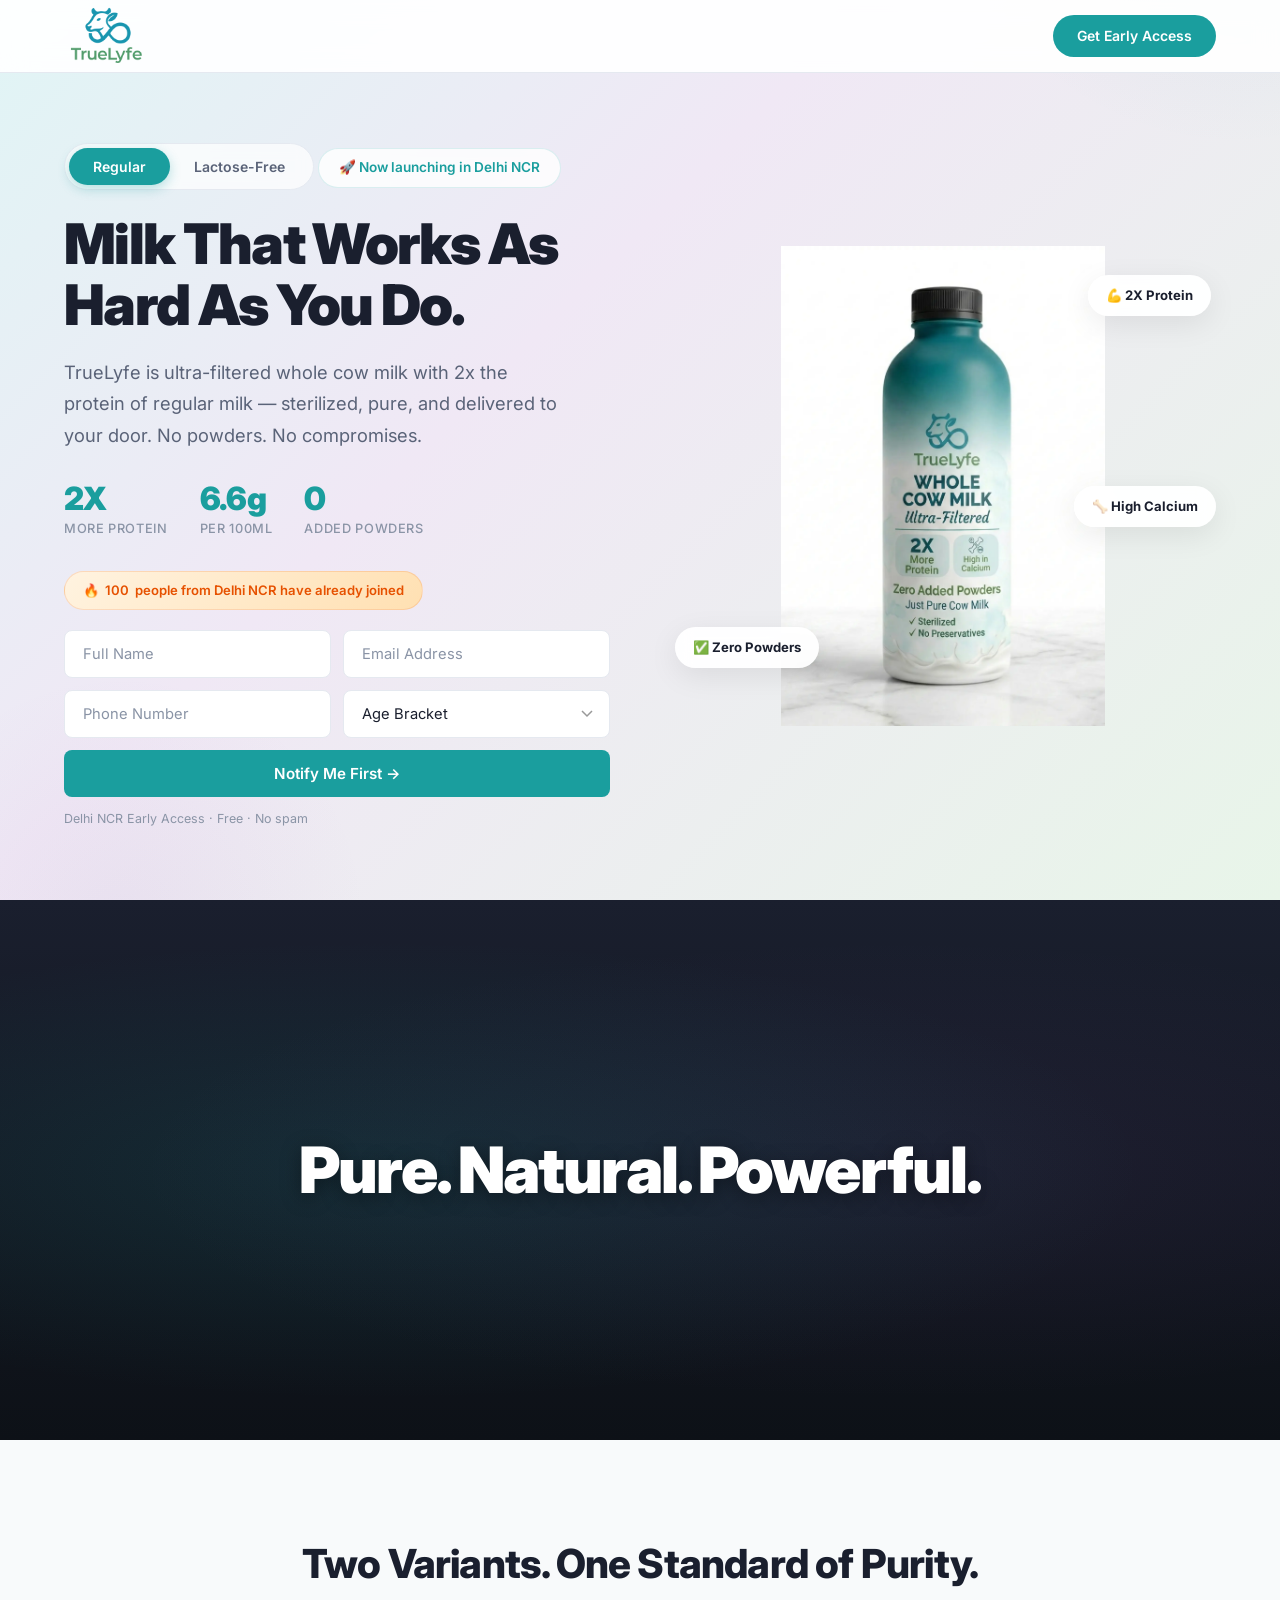
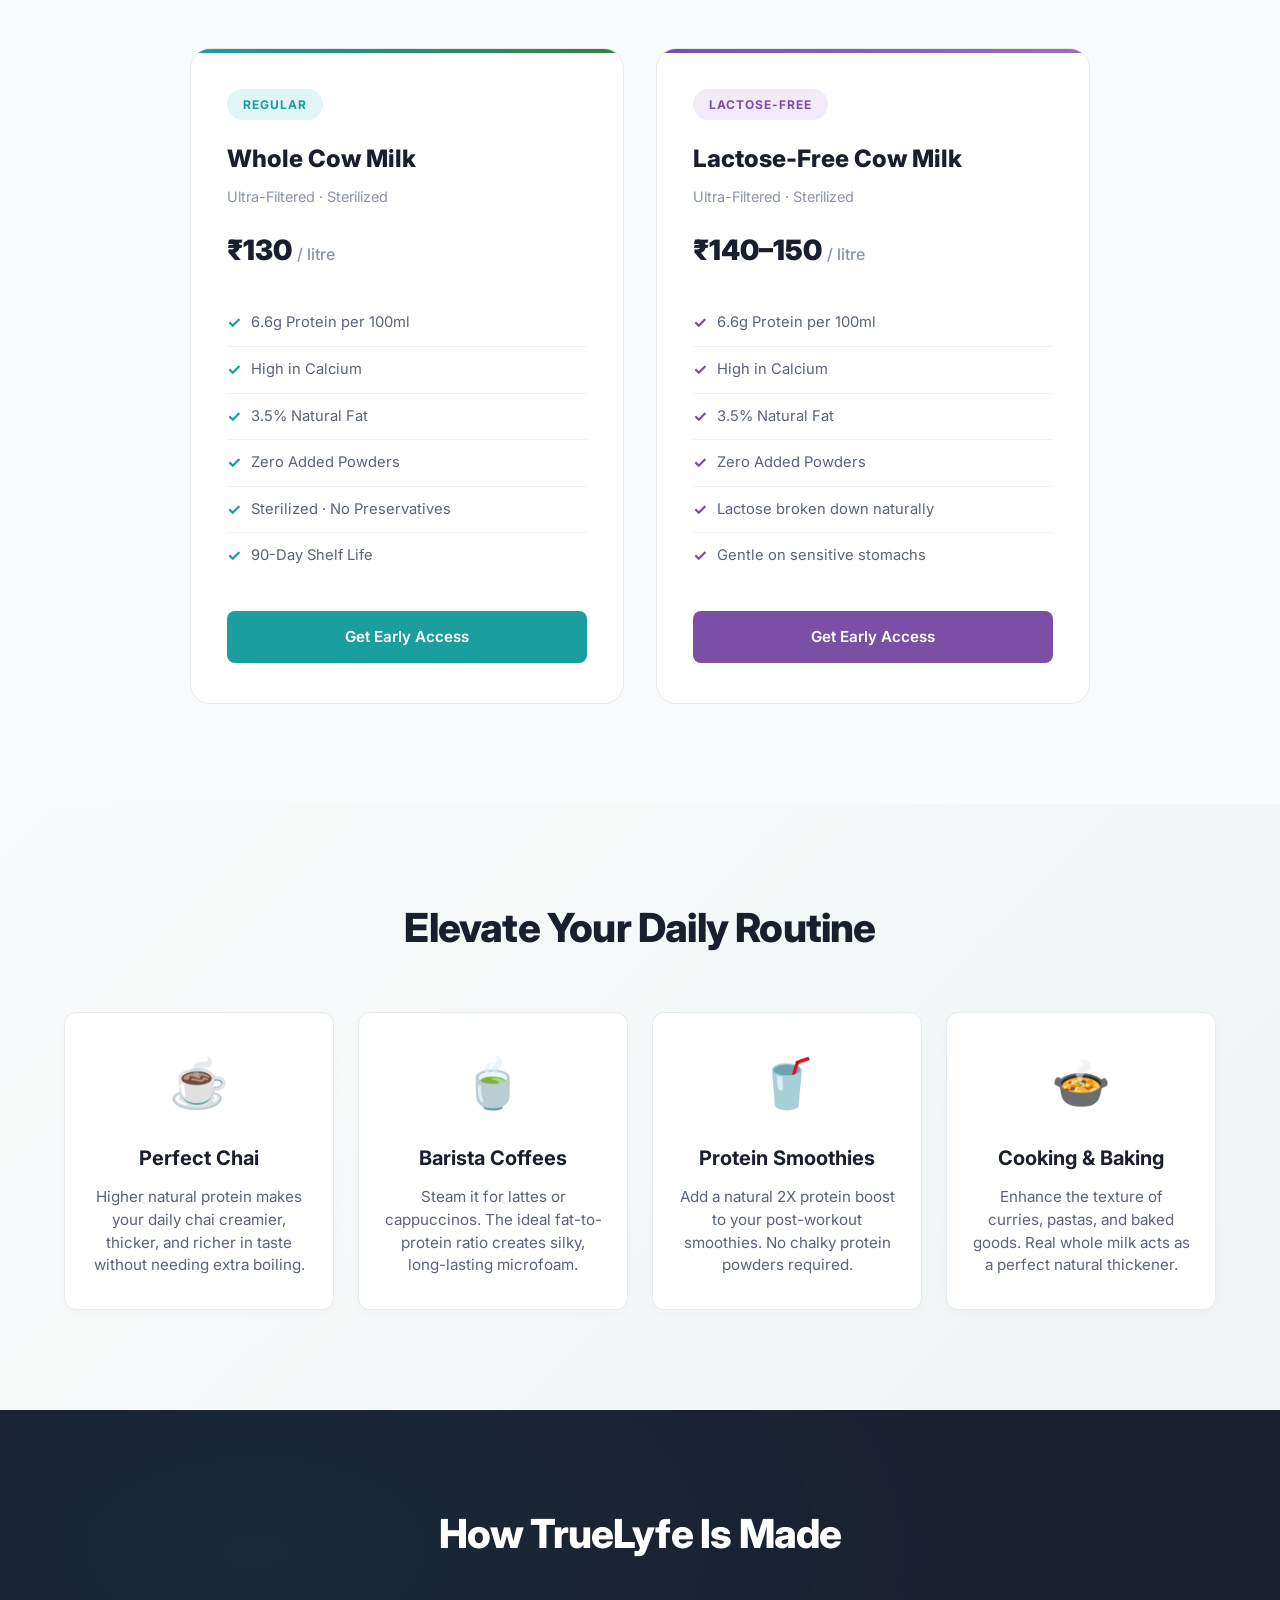
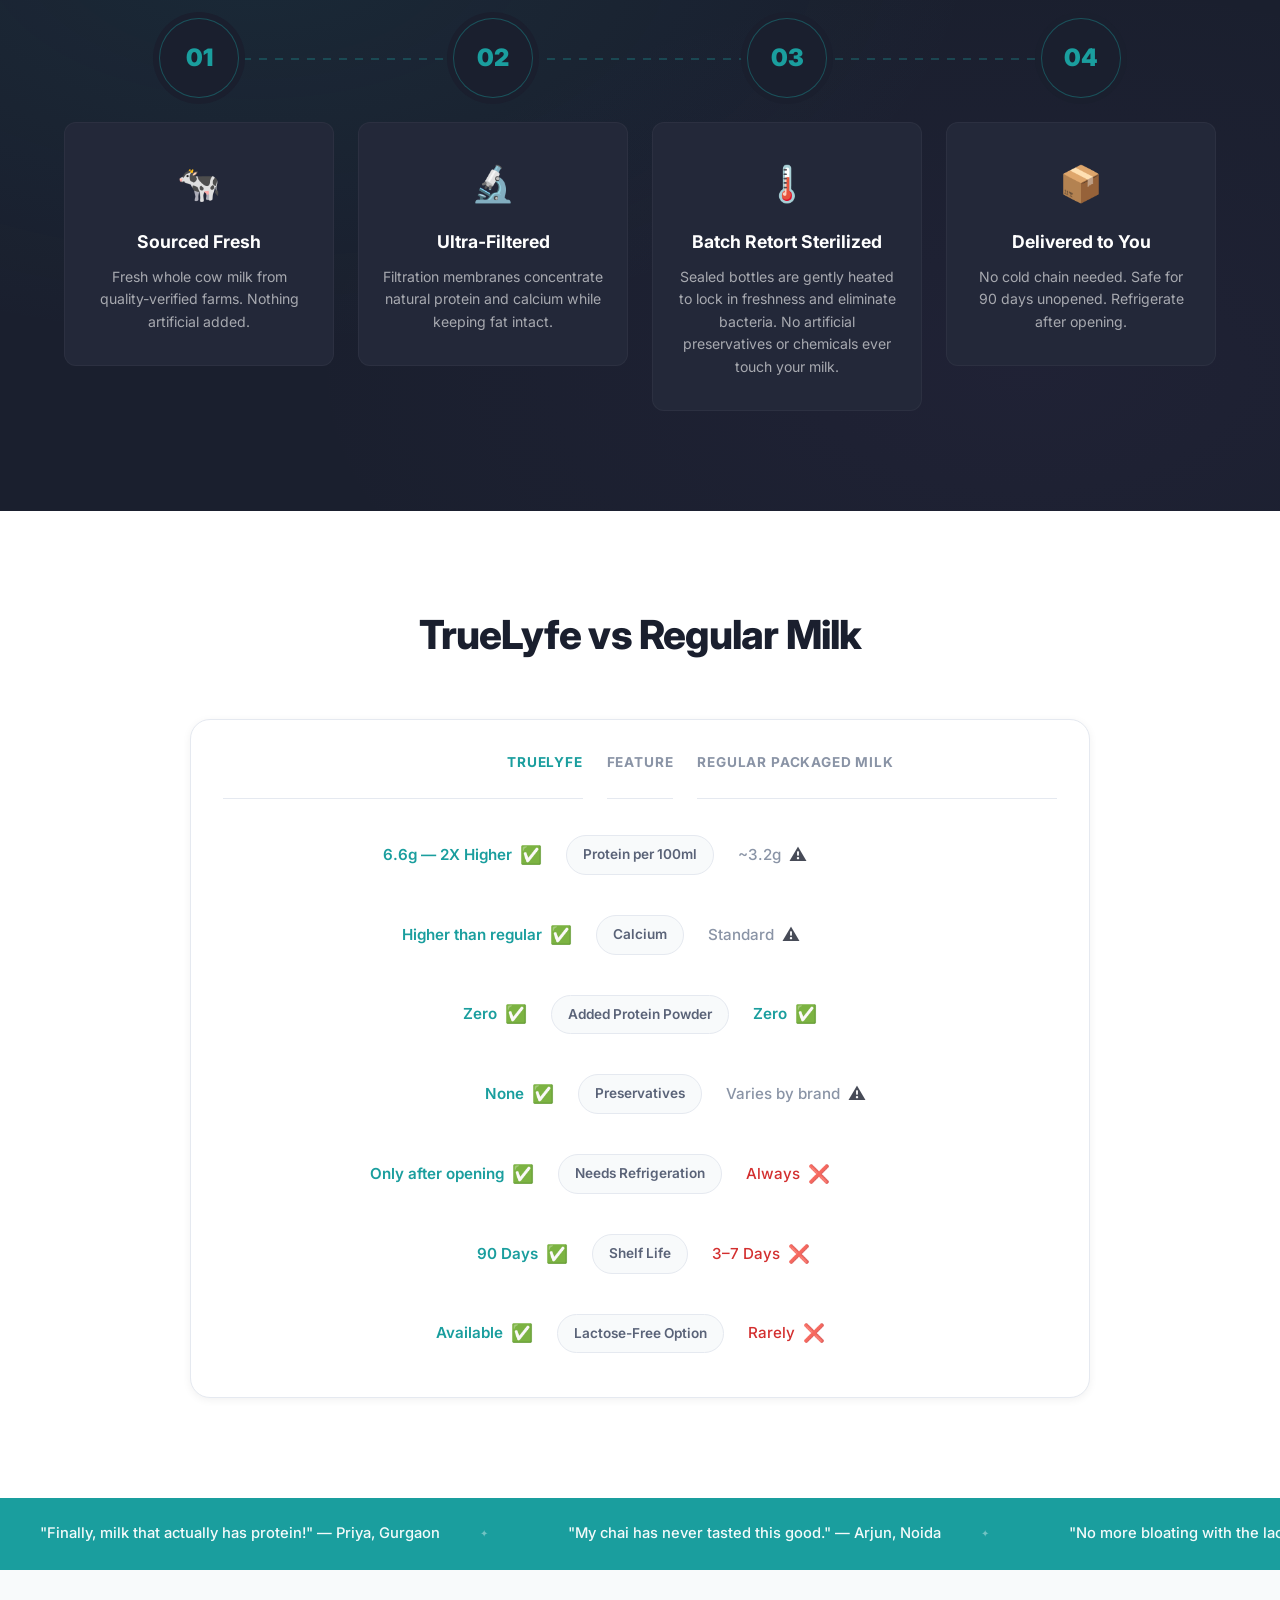
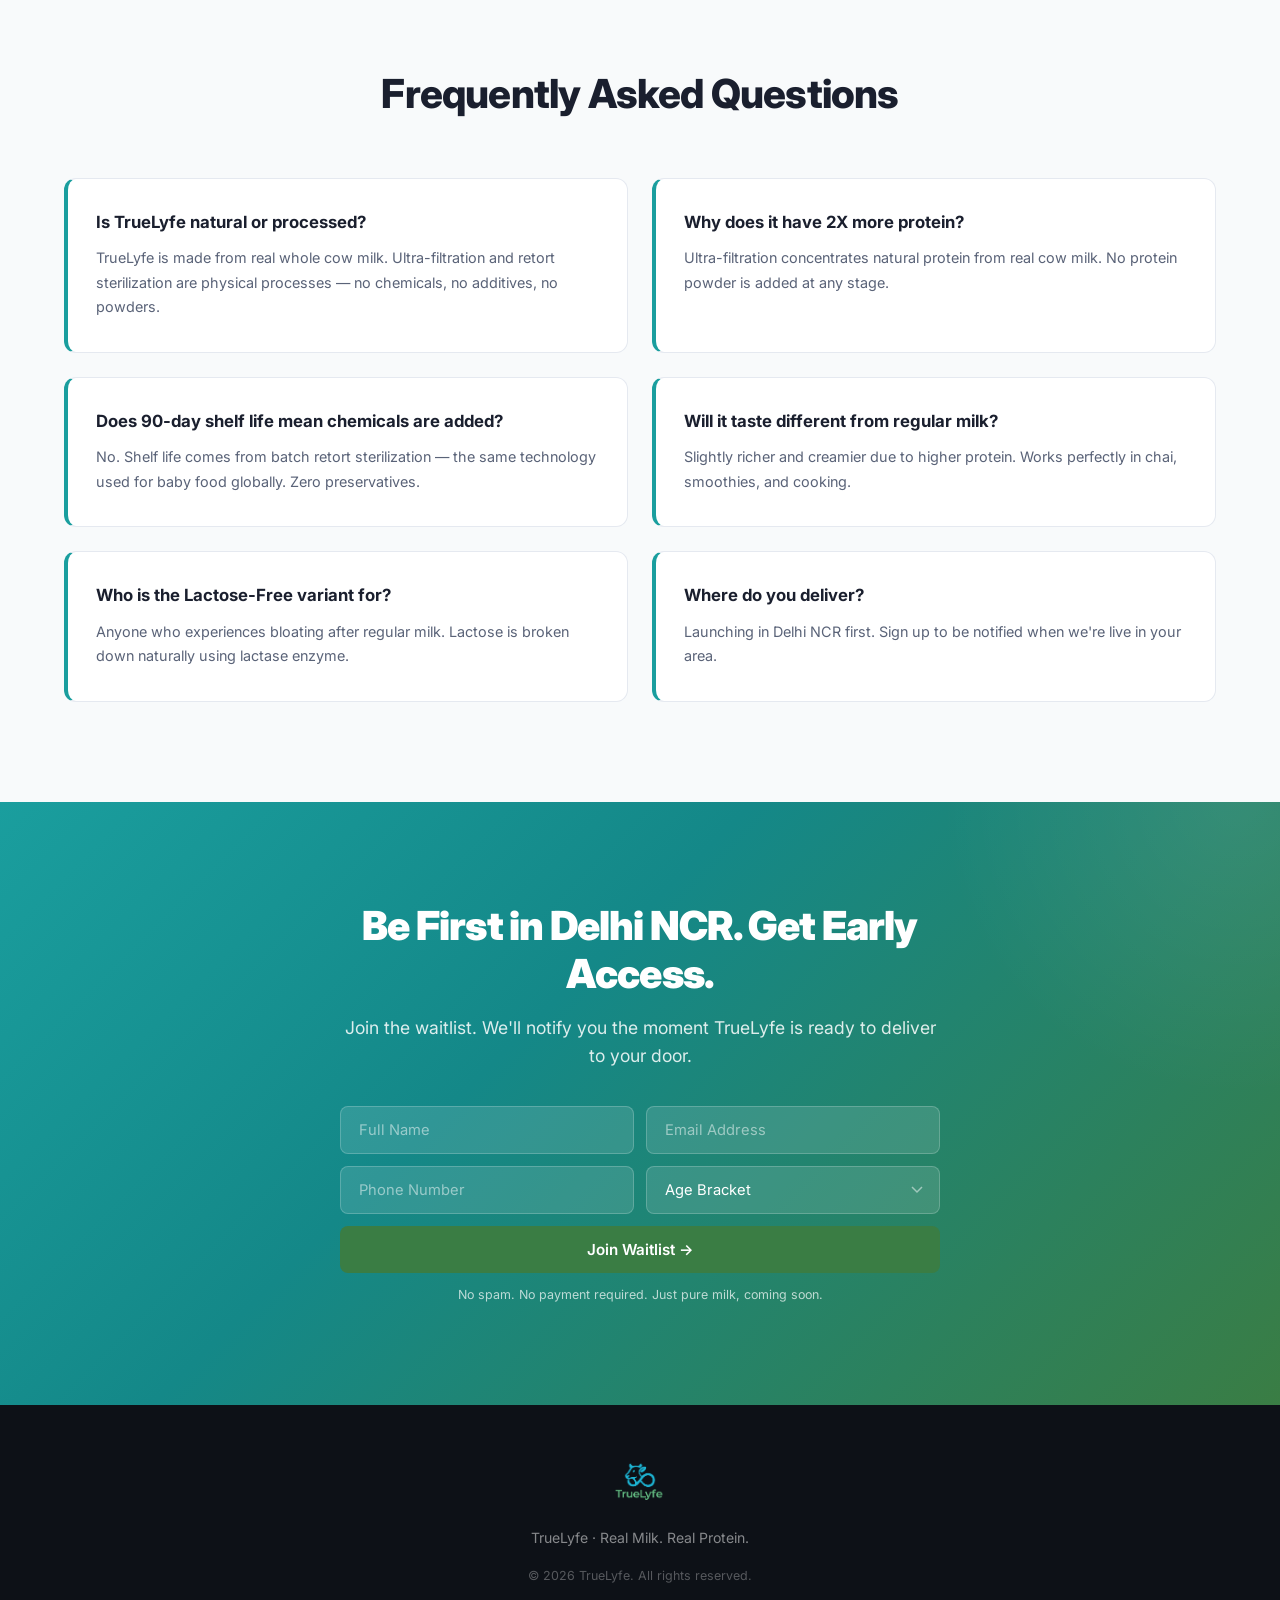
==== commit e16f8530: "feat: add base offset of 100 to waitlist counter" ====
--- a/index.html
+++ b/index.html
@@ -508,7 +508,7 @@
         <a href="#hero" class="btn btn-teal btn-full scroll-to-form">Join Waitlist →</a>
     </div>
 
-    <script src="index.js?v=4"></script>
+    <script src="index.js?v=6"></script>
 </body>
 
 </html>
